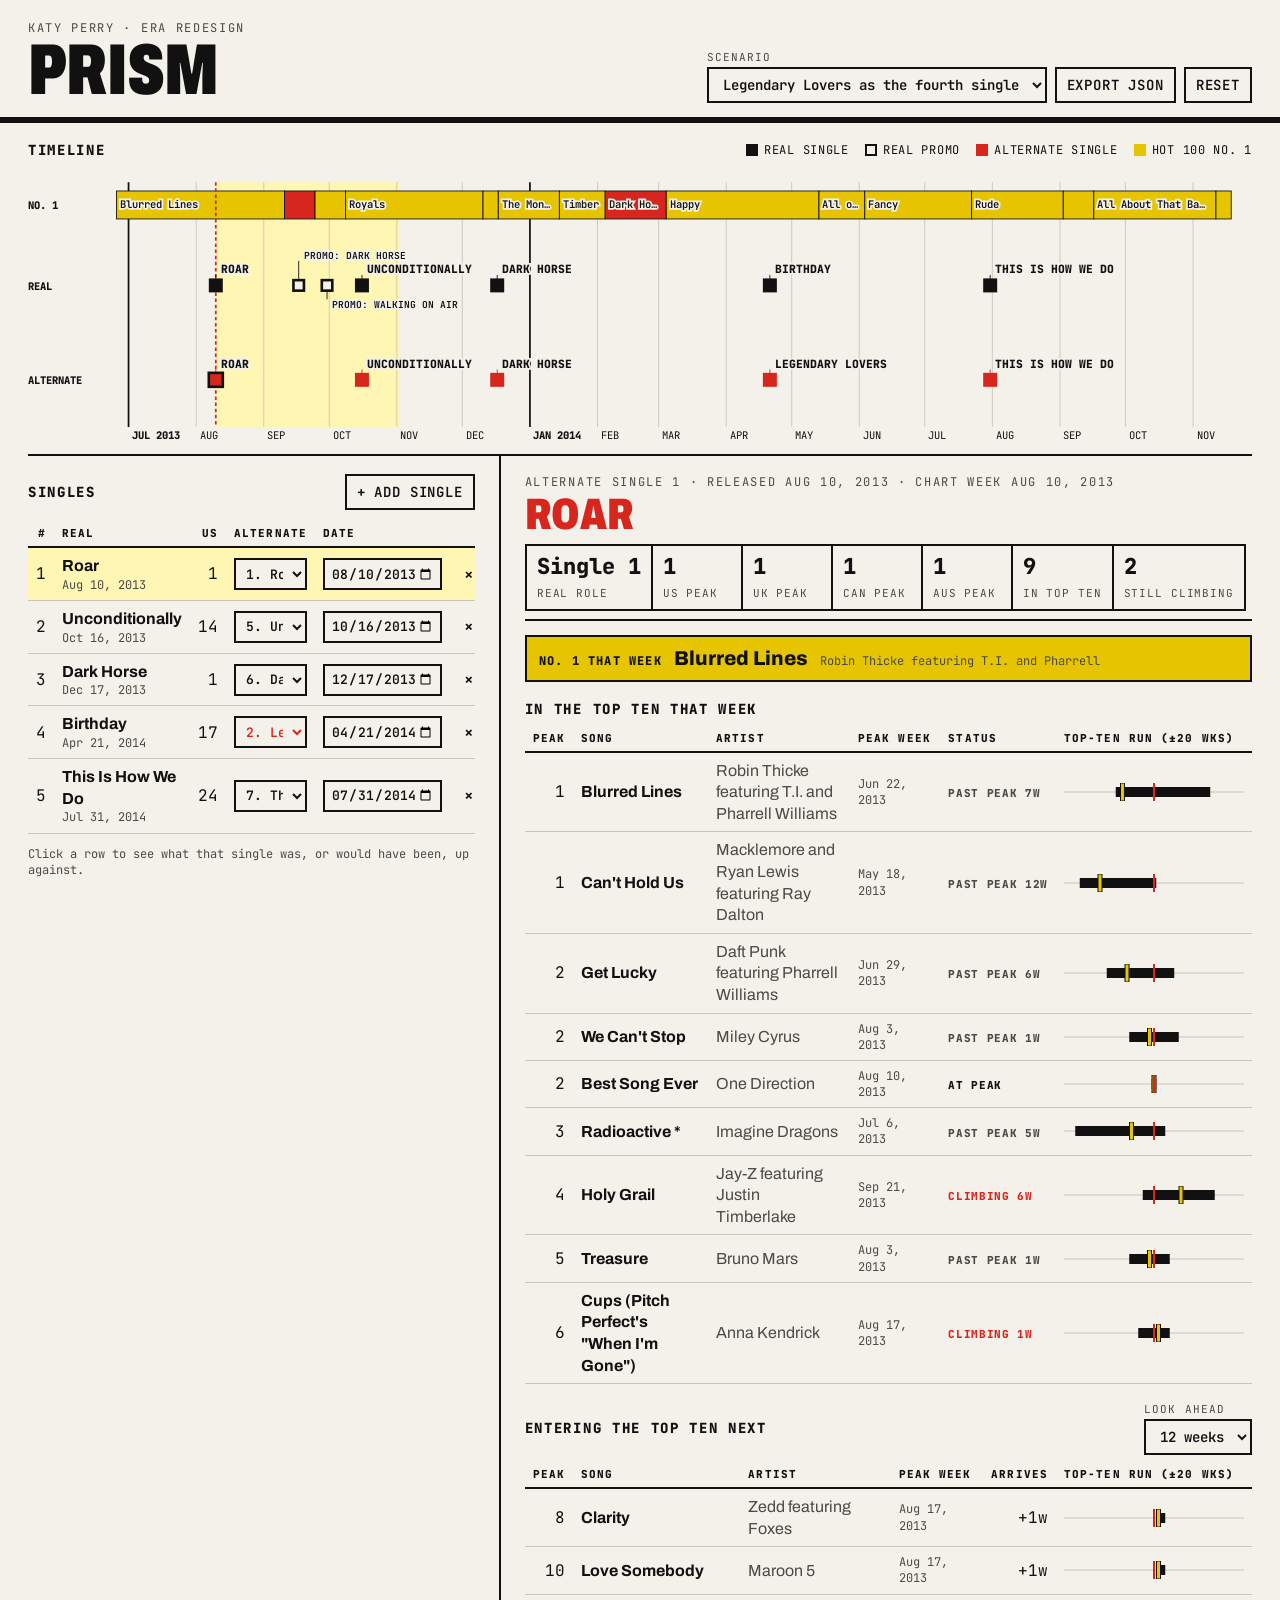
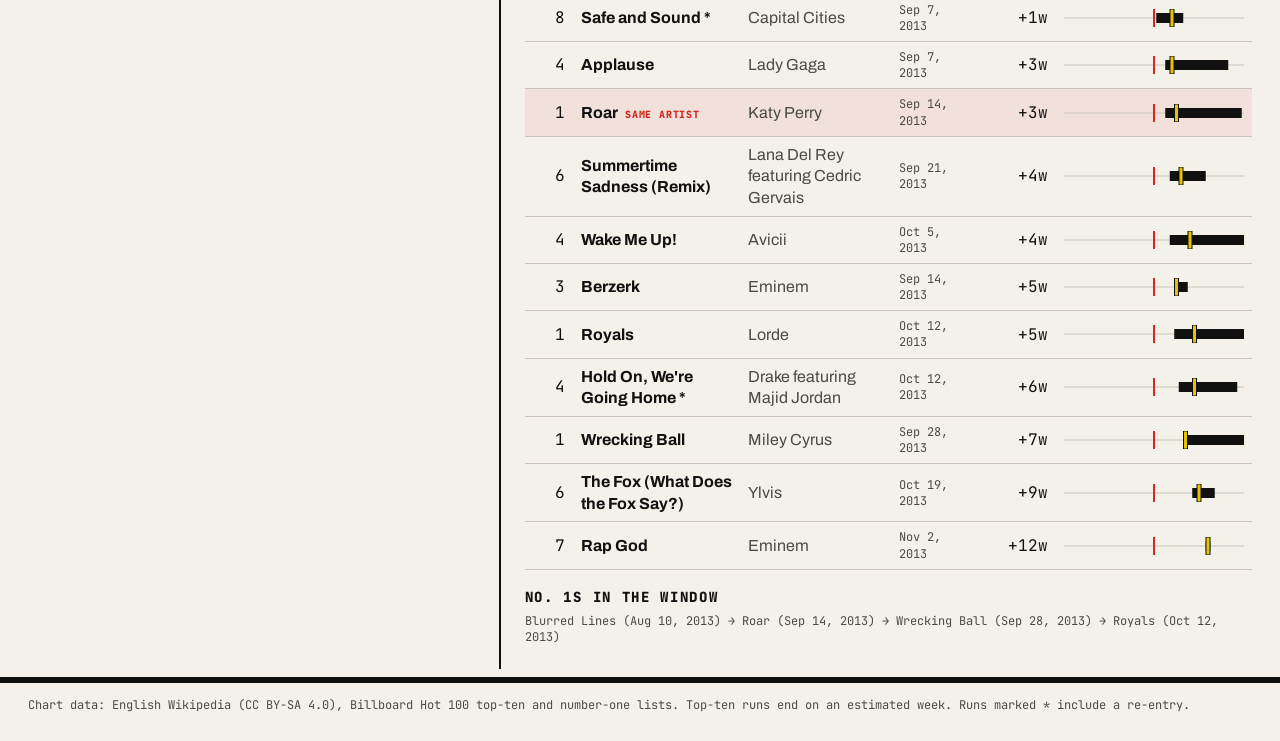
==== site/index.html @ aa6413ed "Add alternate era tool page site/ shows the real and alternate single timelines against the Hot 100 " ====
<!doctype html>
<html lang="en">
<head>
<meta charset="utf-8">
<meta name="viewport" content="width=device-width, initial-scale=1">
<title>Era Redesign</title>
<link rel="preconnect" href="https://fonts.googleapis.com">
<link rel="preconnect" href="https://fonts.gstatic.com" crossorigin>
<link href="https://fonts.googleapis.com/css2?family=Archivo:wdth,wght@62..125,400..900&family=JetBrains+Mono:wght@400;600;800&display=swap" rel="stylesheet">
<link rel="stylesheet" href="style.css">
</head>
<body>
<header class="masthead">
  <div class="mast-left">
    <div class="kicker" id="kicker">Era redesign</div>
    <h1 id="era-title">Loading</h1>
  </div>
  <div class="mast-right">
    <label class="field">
      <span>Scenario</span>
      <select id="scenario"></select>
    </label>
    <button id="btn-export" type="button">Export JSON</button>
    <button id="btn-reset" type="button">Reset</button>
  </div>
</header>

<main>
  <section class="band">
    <div class="band-head">
      <h2>Timeline</h2>
      <div class="legend">
        <span><i class="sw sw-real"></i>Real single</span>
        <span><i class="sw sw-promo"></i>Real promo</span>
        <span><i class="sw sw-alt"></i>Alternate single</span>
        <span><i class="sw sw-one"></i>Hot 100 No. 1</span>
      </div>
    </div>
    <div id="timeline" class="timeline"></div>
  </section>

  <section class="grid">
    <div class="col">
      <div class="band-head"><h2>Singles</h2><button id="btn-add" type="button">+ Add single</button></div>
      <div class="tbl"><table class="singles">
        <thead>
          <tr><th class="n">#</th><th>Real</th><th class="n">US</th><th>Alternate</th><th>Date</th><th></th></tr>
        </thead>
        <tbody id="singles-body"></tbody>
      </table></div>
      <p class="fine">Click a row to see what that single was, or would have been, up against.</p>
    </div>

    <div class="col col-wide" id="competition"></div>
  </section>
</main>

<footer class="fine">
  Chart data: English Wikipedia (CC BY-SA 4.0), Billboard Hot 100 top-ten and number-one lists.
  Top-ten runs end on an estimated week. Runs marked * include a re-entry.
</footer>

<script type="module" src="app.js"></script>
</body>
</html>
---- site/style.css ----
:root {
  --paper: #f3f1ea;
  --ink: #111111;
  --ink-2: #4a4a46;
  --rule: #111111;
  --hair: #c9c5b8;
  --accent: #d7261e;      /* alternate era */
  --real: #111111;        /* real era */
  --one: #e7c400;         /* number one */
  --select: #fff6b3;
  --mono: "JetBrains Mono", ui-monospace, monospace;
  --sans: "Archivo", "Helvetica Neue", Arial, sans-serif;
}

* { box-sizing: border-box; border-radius: 0 !important; }
html { background: var(--paper); }
body {
  margin: 0;
  background: var(--paper);
  color: var(--ink);
  font-family: var(--sans);
  font-size: 16px;
  line-height: 1.35;
}

.masthead {
  display: flex;
  flex-wrap: wrap;
  justify-content: space-between;
  align-items: flex-end;
  gap: 16px;
  padding: 20px 28px 14px;
  border-bottom: 6px solid var(--rule);
}
.kicker {
  font-family: var(--mono);
  font-size: 12px;
  letter-spacing: .14em;
  text-transform: uppercase;
  color: var(--ink-2);
}
h1 {
  margin: 2px 0 0;
  font-size: clamp(36px, 6vw, 72px);
  font-weight: 900;
  font-stretch: 70%;
  line-height: .9;
  text-transform: uppercase;
  letter-spacing: -.01em;
}
h2 {
  margin: 0;
  font-size: 14px;
  font-family: var(--mono);
  font-weight: 800;
  letter-spacing: .12em;
  text-transform: uppercase;
}
.mast-right { display: flex; flex-wrap: wrap; gap: 8px; align-items: flex-end; }

.field { display: flex; flex-direction: column; gap: 2px; }
.field span { font-family: var(--mono); font-size: 11px; letter-spacing: .1em; text-transform: uppercase; color: var(--ink-2); }

button, select, input {
  font: 600 14px var(--mono);
  color: var(--ink);
  background: var(--paper);
  border: 2px solid var(--ink);
  padding: 6px 10px;
  height: 36px;
}
button { cursor: pointer; text-transform: uppercase; letter-spacing: .06em; }
button:hover { background: var(--ink); color: var(--paper); }
select:focus, input:focus, button:focus-visible { outline: 3px solid var(--accent); outline-offset: 1px; }

main { padding: 0 28px; }
.band { padding: 18px 0 8px; border-bottom: 2px solid var(--rule); }
.band-head {
  display: flex; flex-wrap: wrap; align-items: center; justify-content: space-between;
  gap: 10px; margin-bottom: 10px;
}
.legend { display: flex; flex-wrap: wrap; gap: 16px; font: 12px var(--mono); text-transform: uppercase; letter-spacing: .06em; }
.legend span { display: inline-flex; align-items: center; gap: 6px; }
.sw { display: inline-block; width: 12px; height: 12px; }
.sw-real { background: var(--real); }
.sw-promo { border: 2px solid var(--real); }
.sw-alt { background: var(--accent); }
.sw-one { background: var(--one); }

.timeline { width: 100%; overflow-x: auto; }
.timeline svg { display: block; width: 100%; min-width: 900px; height: auto; }
.timeline text { font-family: var(--mono); fill: var(--ink); }

.grid {
  display: grid;
  grid-template-columns: minmax(420px, 1fr) minmax(0, 1.6fr);
  gap: 0;
}
.col { padding: 18px 24px 24px 0; }
.col-wide { padding: 18px 0 24px 24px; border-left: 2px solid var(--rule); }
@media (max-width: 1000px) {
  main { padding: 0 16px; }
  .masthead { padding: 16px; }
  .grid { grid-template-columns: 1fr; }
  .col, .col-wide { padding: 16px 0; border-left: 0; }
  .col-wide { border-top: 2px solid var(--rule); }
}

table { width: 100%; border-collapse: collapse; }
th {
  text-align: left;
  font: 800 11px var(--mono);
  letter-spacing: .1em;
  text-transform: uppercase;
  border-bottom: 2px solid var(--rule);
  padding: 6px 8px;
  white-space: nowrap;
}
td { border-bottom: 1px solid var(--hair); padding: 7px 8px; vertical-align: middle; }
td.n, th.n { text-align: right; font-family: var(--mono); font-variant-numeric: tabular-nums; }
.singles tbody tr { cursor: pointer; }
.singles tbody tr:hover td { background: rgba(0,0,0,.04); }
.singles tbody tr.sel td { background: var(--select); }
.singles select, .singles input { width: 100%; height: 32px; padding: 4px 6px; font-size: 13px; }
.singles td.real-cell .t { font-weight: 700; }
.singles td.real-cell .d, .mono { font-family: var(--mono); font-size: 12px; color: var(--ink-2); }
.changed { color: var(--accent); }
.x { border: 0; background: none; height: auto; padding: 2px 6px; font-size: 16px; }
.x:hover { background: var(--accent); color: var(--paper); }
.fine { font: 12px var(--mono); color: var(--ink-2); }
footer.fine { padding: 14px 28px 28px; border-top: 6px solid var(--rule); margin-top: 8px; }

/* competition panel */
.comp-head { border-bottom: 2px solid var(--rule); padding-bottom: 10px; margin-bottom: 14px; }
.comp-head .song {
  font-size: clamp(28px, 4vw, 44px); font-weight: 900; font-stretch: 75%;
  text-transform: uppercase; line-height: .95; margin: 4px 0 6px;
}
.comp-head .song.alt { color: var(--accent); }
.facts { display: flex; flex-wrap: wrap; gap: 0; margin-top: 8px; }
.fact { border: 2px solid var(--rule); margin: 0 -2px -2px 0; padding: 6px 10px; min-width: 92px; }
.fact b { display: block; font: 800 22px var(--mono); font-variant-numeric: tabular-nums; }
.fact span { font: 11px var(--mono); text-transform: uppercase; letter-spacing: .08em; color: var(--ink-2); }
.number-one {
  display: flex; align-items: baseline; gap: 12px; flex-wrap: wrap;
  background: var(--one); padding: 8px 12px; margin: 0 0 16px; border: 2px solid var(--rule);
}
.number-one .lbl { font: 800 12px var(--mono); letter-spacing: .1em; text-transform: uppercase; }
.number-one .t { font-weight: 800; font-size: 20px; }
.section-title { display: flex; justify-content: space-between; align-items: center; margin: 18px 0 6px; gap: 10px; flex-wrap: wrap; }
.comp td.title { font-weight: 700; }
.comp td.artist { color: var(--ink-2); }
.comp tr.same td { background: rgba(215,38,30,.08); }
.comp tr.same td.title::after { content: "  SAME ARTIST"; font: 800 10px var(--mono); color: var(--accent); letter-spacing: .08em; }
.status { font: 800 11px var(--mono); text-transform: uppercase; letter-spacing: .06em; white-space: nowrap; }
.status.climbing { color: var(--accent); }
.status.at-peak { color: var(--ink); }
.status.past-peak { color: var(--ink-2); }
.run svg { display: block; }
.empty { font: 13px var(--mono); color: var(--ink-2); padding: 8px 0; }

.tbl { overflow-x: auto; }
.col, .col-wide { min-width: 0; }
.timeline svg text { paint-order: stroke; stroke: var(--paper); stroke-width: 4px; stroke-linejoin: miter; }
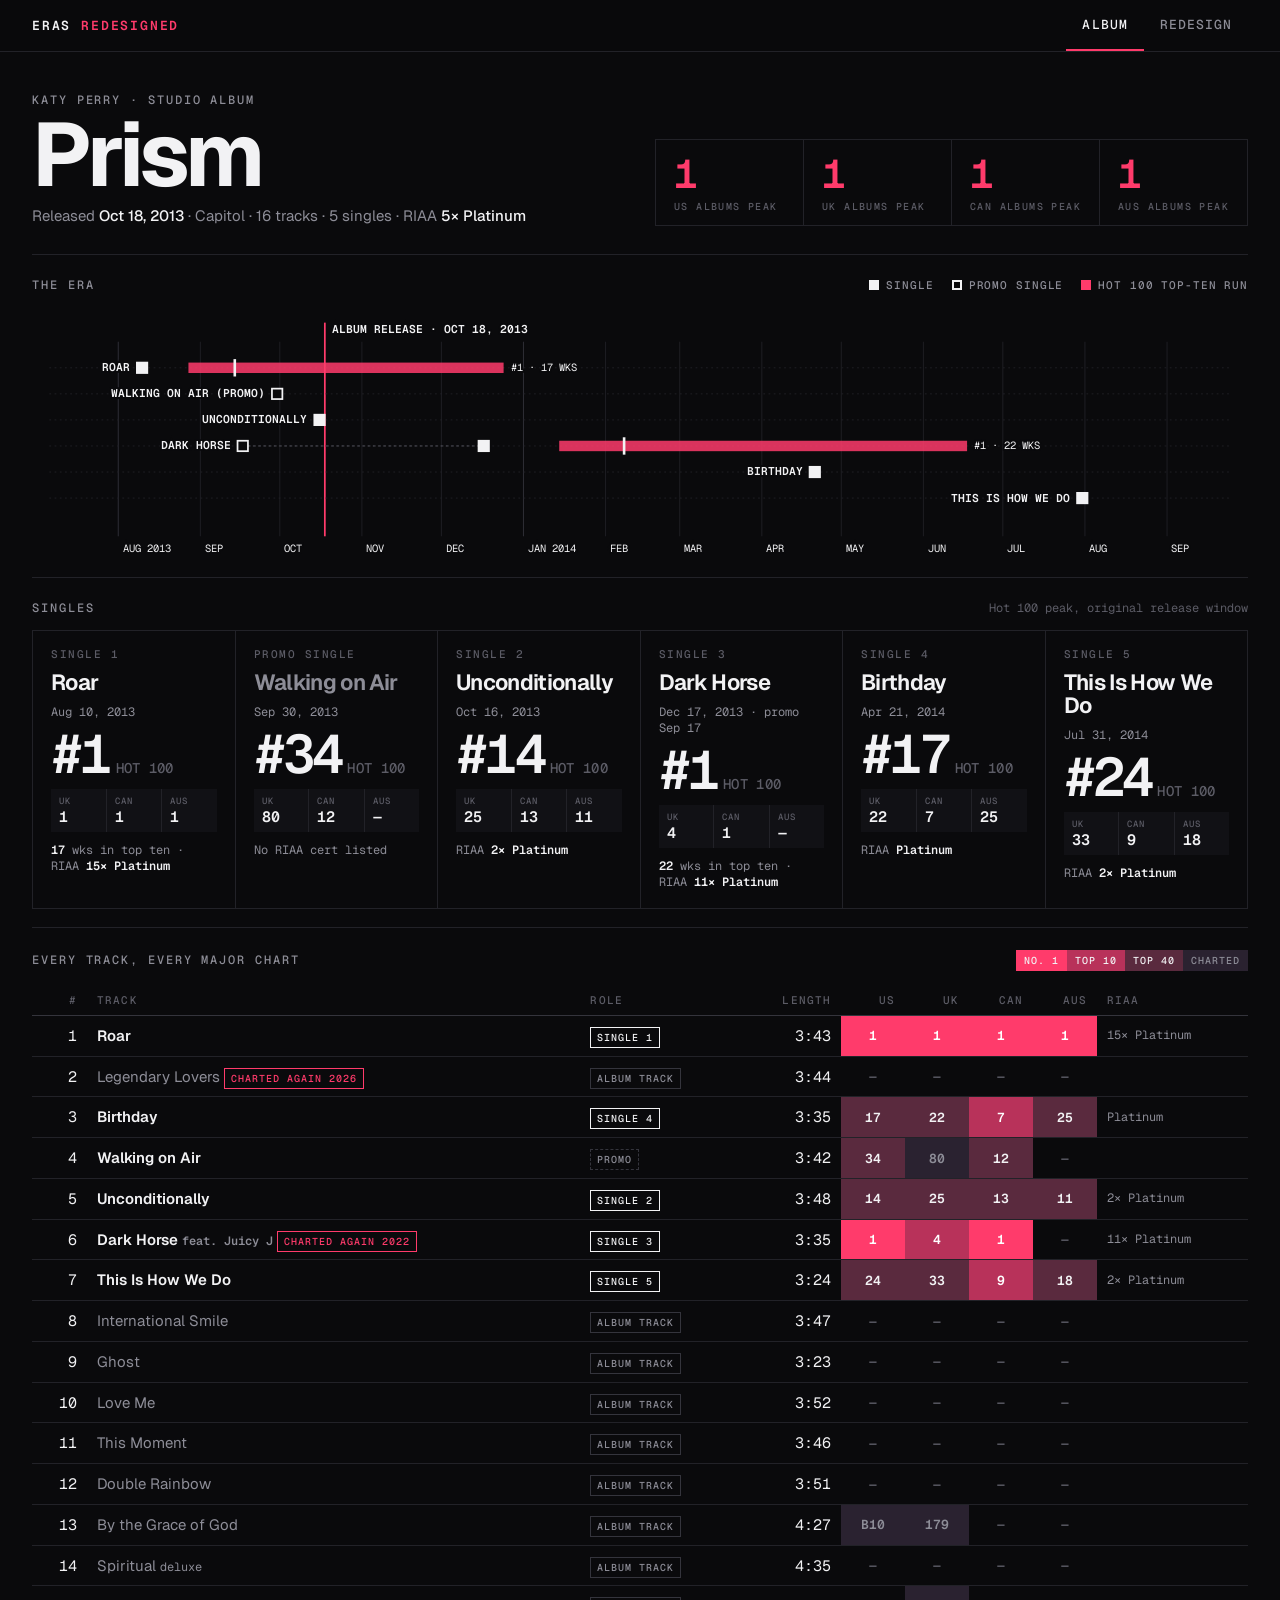
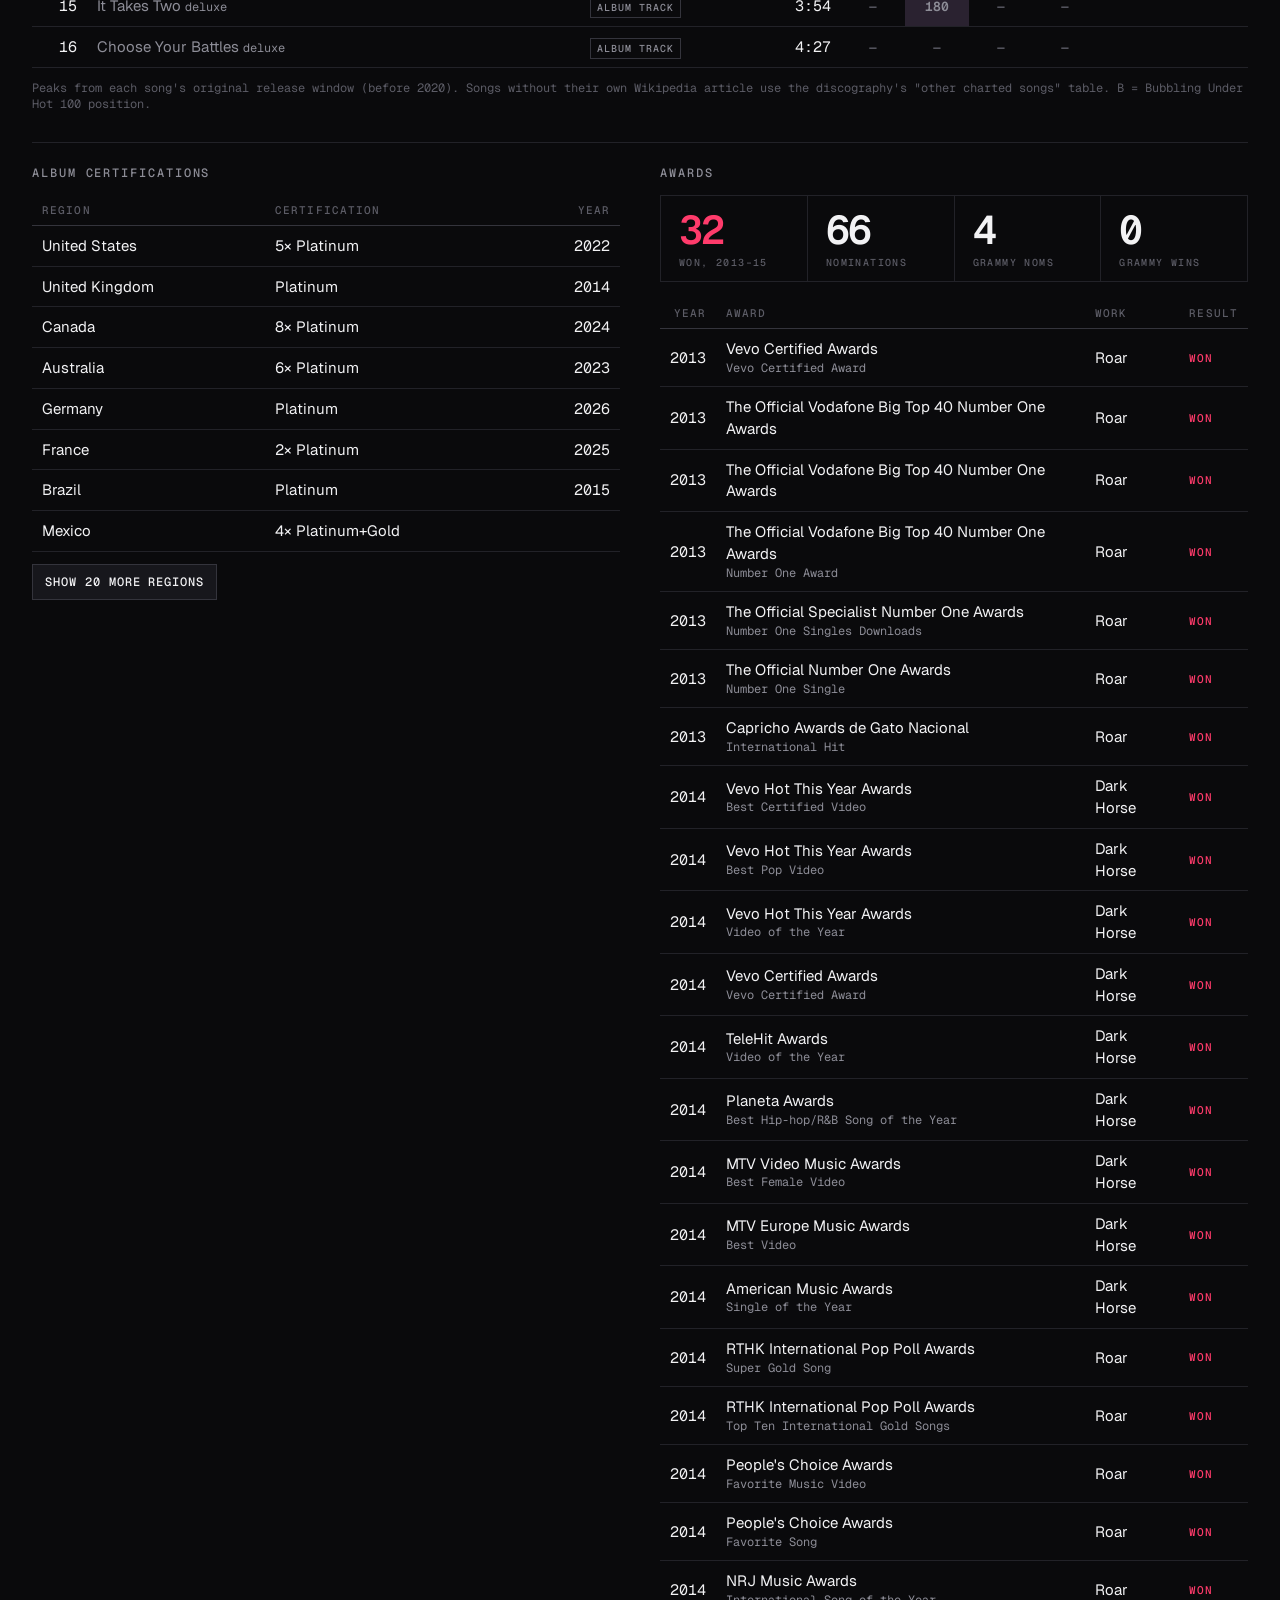
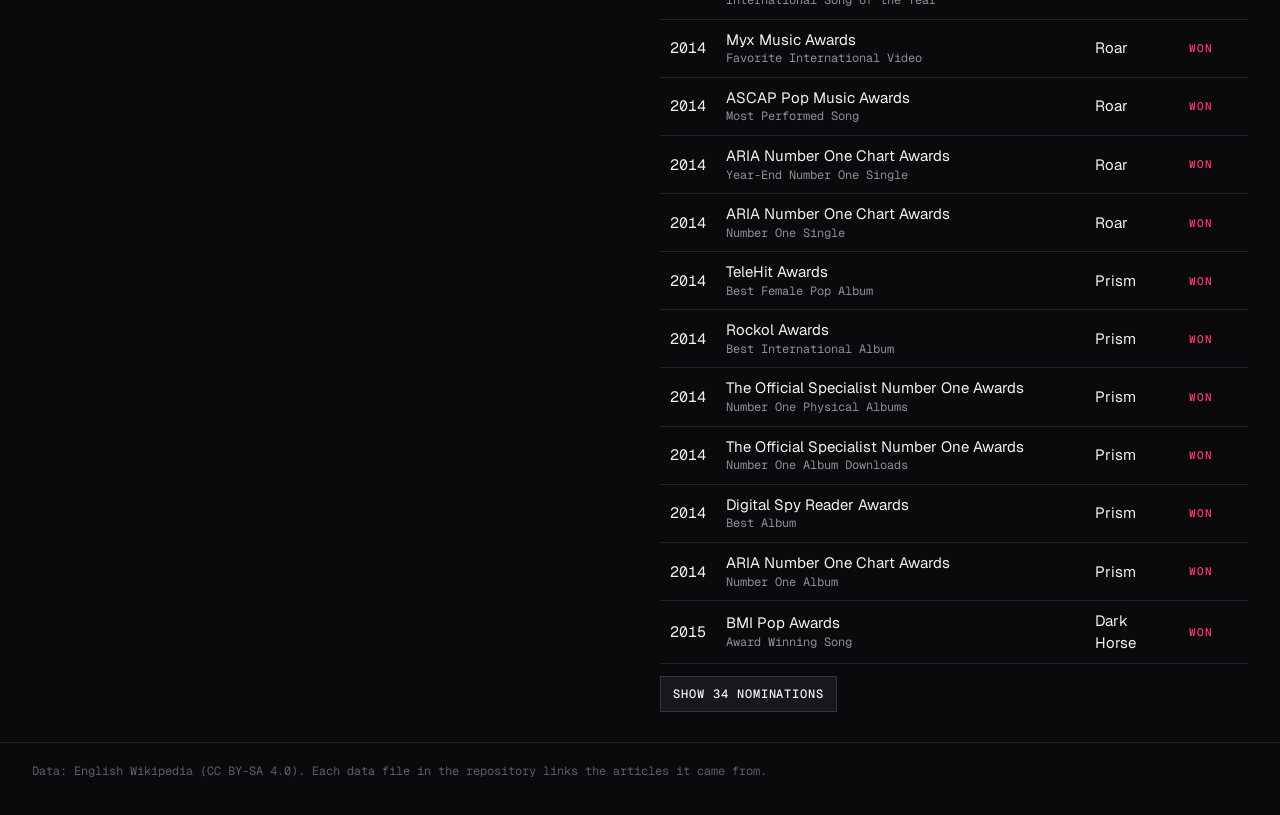
==== commit 8eda0520: "Restyle site and add album page Dark, square-edged theme with Geist type. site/index.html is now an " ====
--- a/site/index.html
+++ b/site/index.html
@@ -3,63 +3,75 @@
 <head>
 <meta charset="utf-8">
 <meta name="viewport" content="width=device-width, initial-scale=1">
-<title>Era Redesign</title>
+<title>Album</title>
 <link rel="preconnect" href="https://fonts.googleapis.com">
 <link rel="preconnect" href="https://fonts.gstatic.com" crossorigin>
-<link href="https://fonts.googleapis.com/css2?family=Archivo:wdth,wght@62..125,400..900&family=JetBrains+Mono:wght@400;600;800&display=swap" rel="stylesheet">
+<link href="https://fonts.googleapis.com/css2?family=Geist:wght@400..700&family=Geist+Mono:wght@400..600&display=swap" rel="stylesheet">
 <link rel="stylesheet" href="style.css">
 </head>
 <body>
+<nav class="topbar">
+  <a class="brand" href="./">Eras <b>Redesigned</b></a>
+  <div class="tabs"><a href="./" aria-current="page">Album</a><a href="redesign.html">Redesign</a></div>
+</nav>
+
 <header class="masthead">
-  <div class="mast-left">
-    <div class="kicker" id="kicker">Era redesign</div>
-    <h1 id="era-title">Loading</h1>
+  <div>
+    <div class="kicker" id="kicker">Loading</div>
+    <h1 id="album-title"></h1>
+    <div class="sub" id="album-sub"></div>
   </div>
-  <div class="mast-right">
-    <label class="field">
-      <span>Scenario</span>
-      <select id="scenario"></select>
-    </label>
-    <button id="btn-export" type="button">Export JSON</button>
-    <button id="btn-reset" type="button">Reset</button>
-  </div>
+  <div class="stats" id="album-stats"></div>
 </header>
 
 <main>
   <section class="band">
     <div class="band-head">
-      <h2>Timeline</h2>
+      <h2>The era</h2>
       <div class="legend">
-        <span><i class="sw sw-real"></i>Real single</span>
-        <span><i class="sw sw-promo"></i>Real promo</span>
-        <span><i class="sw sw-alt"></i>Alternate single</span>
-        <span><i class="sw sw-one"></i>Hot 100 No. 1</span>
+        <span><i class="sw sw-real"></i>Single</span>
+        <span><i class="sw sw-promo"></i>Promo single</span>
+        <span><i class="sw sw-alt"></i>Hot 100 top-ten run</span>
       </div>
     </div>
     <div id="timeline" class="timeline"></div>
   </section>
 
-  <section class="grid">
-    <div class="col">
-      <div class="band-head"><h2>Singles</h2><button id="btn-add" type="button">+ Add single</button></div>
-      <div class="tbl"><table class="singles">
-        <thead>
-          <tr><th class="n">#</th><th>Real</th><th class="n">US</th><th>Alternate</th><th>Date</th><th></th></tr>
-        </thead>
-        <tbody id="singles-body"></tbody>
-      </table></div>
-      <p class="fine">Click a row to see what that single was, or would have been, up against.</p>
+  <section class="band">
+    <div class="band-head"><h2>Singles</h2><span class="fine">Hot 100 peak, original release window</span></div>
+    <div class="cards" id="singles"></div>
+  </section>
+
+  <section class="band">
+    <div class="band-head">
+      <h2>Every track, every major chart</h2>
+      <div class="scale">
+        <span class="t1" style="background:var(--tier-1)">No. 1</span>
+        <span style="background:var(--tier-10)">Top 10</span>
+        <span style="background:var(--tier-40)">Top 40</span>
+        <span style="background:var(--tier-100);color:var(--ink-2)">Charted</span>
+      </div>
     </div>
+    <div class="tbl"><table class="heat" id="tracks"></table></div>
+    <p class="fine">Peaks from each song's original release window (before 2020). Songs without their own Wikipedia article use the discography's "other charted songs" table. B = Bubbling Under Hot 100 position.</p>
+  </section>
 
-    <div class="col col-wide" id="competition"></div>
+  <section class="band two">
+    <div>
+      <div class="band-head"><h2>Album certifications</h2></div>
+      <div class="tbl"><table id="album-certs"></table></div>
+    </div>
+    <div>
+      <div class="band-head"><h2>Awards</h2></div>
+      <div class="stats" id="awards-summary" style="margin-bottom:16px"></div>
+      <div class="tbl"><table id="awards"></table></div>
+    </div>
   </section>
 </main>
 
 <footer class="fine">
-  Chart data: English Wikipedia (CC BY-SA 4.0), Billboard Hot 100 top-ten and number-one lists.
-  Top-ten runs end on an estimated week. Runs marked * include a re-entry.
+  Data: English Wikipedia (CC BY-SA 4.0). Each data file in the repository links the articles it came from.
 </footer>
-
-<script type="module" src="app.js"></script>
+<script type="module" src="album.js"></script>
 </body>
 </html>
--- a/site/style.css
+++ b/site/style.css
@@ -1,87 +1,90 @@
 :root {
-  --paper: #f3f1ea;
-  --ink: #111111;
-  --ink-2: #4a4a46;
-  --rule: #111111;
-  --hair: #c9c5b8;
-  --accent: #d7261e;      /* alternate era */
-  --real: #111111;        /* real era */
-  --one: #e7c400;         /* number one */
-  --select: #fff6b3;
-  --mono: "JetBrains Mono", ui-monospace, monospace;
-  --sans: "Archivo", "Helvetica Neue", Arial, sans-serif;
+  --bg: #0a0a0c;
+  --panel: #111115;
+  --panel-2: #17171c;
+  --ink: #f2f2f4;
+  --ink-2: #8d8d97;
+  --ink-3: #5c5c66;
+  --hair: #222228;
+  --rule: #34343c;
+  --accent: #ff3b6b;           /* alternate era / highlight */
+  --accent-soft: rgba(255, 59, 107, .14);
+  --real: #f2f2f4;
+  --one: #f2c94c;              /* number one */
+  --one-bg: #3b3115;
+  --select: rgba(255, 59, 107, .10);
+  --tier-1: #ff3b6b;
+  --tier-10: #b8325a;
+  --tier-40: #5a2a3e;
+  --tier-100: #2a2230;
+  --mono: "Geist Mono", ui-monospace, monospace;
+  --sans: "Geist", "Helvetica Neue", Arial, sans-serif;
 }
 
 * { box-sizing: border-box; border-radius: 0 !important; }
-html { background: var(--paper); }
+html { background: var(--bg); }
 body {
   margin: 0;
-  background: var(--paper);
+  background: var(--bg);
   color: var(--ink);
   font-family: var(--sans);
-  font-size: 16px;
-  line-height: 1.35;
+  font-size: 15px;
+  line-height: 1.45;
+  -webkit-font-smoothing: antialiased;
 }
 
+/* ---------- top bar */
+.topbar {
+  display: flex; align-items: center; justify-content: space-between; gap: 16px; flex-wrap: wrap;
+  padding: 0 32px; height: 52px; border-bottom: 1px solid var(--hair);
+  position: sticky; top: 0; z-index: 5; background: rgba(10, 10, 12, .88); backdrop-filter: blur(10px);
+}
+.brand { font: 600 13px var(--mono); letter-spacing: .14em; text-transform: uppercase; color: var(--ink); text-decoration: none; }
+.brand b { color: var(--accent); font-weight: 600; }
+.tabs { display: flex; height: 100%; }
+.tabs a {
+  display: flex; align-items: center; padding: 0 16px; height: 100%;
+  font: 500 13px var(--mono); letter-spacing: .08em; text-transform: uppercase;
+  color: var(--ink-2); text-decoration: none; border-bottom: 2px solid transparent;
+}
+.tabs a:hover { color: var(--ink); }
+.tabs a[aria-current="page"] { color: var(--ink); border-bottom-color: var(--accent); }
+
+/* ---------- hero */
 .masthead {
-  display: flex;
-  flex-wrap: wrap;
-  justify-content: space-between;
-  align-items: flex-end;
-  gap: 16px;
-  padding: 20px 28px 14px;
-  border-bottom: 6px solid var(--rule);
+  display: flex; flex-wrap: wrap; justify-content: space-between; align-items: flex-end; gap: 24px;
+  padding: 40px 32px 28px;
 }
-.kicker {
-  font-family: var(--mono);
-  font-size: 12px;
-  letter-spacing: .14em;
-  text-transform: uppercase;
-  color: var(--ink-2);
+.kicker { font: 500 12px var(--mono); letter-spacing: .16em; text-transform: uppercase; color: var(--ink-2); }
+h1 {
+  margin: 6px 0 0; font-size: clamp(44px, 7vw, 96px); font-weight: 700;
+  line-height: .9; letter-spacing: -.045em;
 }
-h1 {
-  margin: 2px 0 0;
-  font-size: clamp(36px, 6vw, 72px);
-  font-weight: 900;
-  font-stretch: 70%;
-  line-height: .9;
-  text-transform: uppercase;
-  letter-spacing: -.01em;
-}
-h2 {
-  margin: 0;
-  font-size: 14px;
-  font-family: var(--mono);
-  font-weight: 800;
-  letter-spacing: .12em;
-  text-transform: uppercase;
-}
+h2 { margin: 0; font: 500 12px var(--mono); letter-spacing: .16em; text-transform: uppercase; color: var(--ink-2); }
 .mast-right { display: flex; flex-wrap: wrap; gap: 8px; align-items: flex-end; }
+.sub { margin-top: 10px; color: var(--ink-2); font-size: 15px; }
+.sub b { color: var(--ink); font-weight: 500; }
 
-.field { display: flex; flex-direction: column; gap: 2px; }
-.field span { font-family: var(--mono); font-size: 11px; letter-spacing: .1em; text-transform: uppercase; color: var(--ink-2); }
+.field { display: flex; flex-direction: column; gap: 4px; }
+.field span { font: 500 11px var(--mono); letter-spacing: .12em; text-transform: uppercase; color: var(--ink-2); }
 
 button, select, input {
-  font: 600 14px var(--mono);
-  color: var(--ink);
-  background: var(--paper);
-  border: 2px solid var(--ink);
-  padding: 6px 10px;
-  height: 36px;
+  font: 500 13px var(--sans); color: var(--ink);
+  background: var(--panel-2); border: 1px solid var(--rule);
+  padding: 6px 12px; height: 36px; color-scheme: dark;
 }
-button { cursor: pointer; text-transform: uppercase; letter-spacing: .06em; }
-button:hover { background: var(--ink); color: var(--paper); }
-select:focus, input:focus, button:focus-visible { outline: 3px solid var(--accent); outline-offset: 1px; }
+button { cursor: pointer; font-family: var(--mono); font-size: 12px; letter-spacing: .08em; text-transform: uppercase; }
+button:hover { border-color: var(--ink-2); }
+button.primary { background: var(--ink); color: var(--bg); border-color: var(--ink); }
+button.primary:hover { background: #fff; }
+select:focus, input:focus, button:focus-visible { outline: 2px solid var(--accent); outline-offset: 1px; }
 
-main { padding: 0 28px; }
-.band { padding: 18px 0 8px; border-bottom: 2px solid var(--rule); }
-.band-head {
-  display: flex; flex-wrap: wrap; align-items: center; justify-content: space-between;
-  gap: 10px; margin-bottom: 10px;
-}
-.legend { display: flex; flex-wrap: wrap; gap: 16px; font: 12px var(--mono); text-transform: uppercase; letter-spacing: .06em; }
-.legend span { display: inline-flex; align-items: center; gap: 6px; }
-.sw { display: inline-block; width: 12px; height: 12px; }
+main { padding: 0 32px; }
+.band { padding: 22px 0 18px; border-top: 1px solid var(--hair); }
+.band-head { display: flex; flex-wrap: wrap; align-items: center; justify-content: space-between; gap: 12px; margin-bottom: 14px; }
+.legend { display: flex; flex-wrap: wrap; gap: 18px; font: 500 11px var(--mono); text-transform: uppercase; letter-spacing: .08em; color: var(--ink-2); }
+.legend span { display: inline-flex; align-items: center; gap: 7px; }
+.sw { display: inline-block; width: 10px; height: 10px; }
 .sw-real { background: var(--real); }
 .sw-promo { border: 2px solid var(--real); }
 .sw-alt { background: var(--accent); }
@@ -90,75 +93,107 @@
 .timeline { width: 100%; overflow-x: auto; }
 .timeline svg { display: block; width: 100%; min-width: 900px; height: auto; }
 .timeline text { font-family: var(--mono); fill: var(--ink); }
+.timeline svg text { paint-order: stroke; stroke: var(--bg); stroke-width: 4px; stroke-linejoin: miter; }
 
-.grid {
-  display: grid;
-  grid-template-columns: minmax(420px, 1fr) minmax(0, 1.6fr);
-  gap: 0;
-}
-.col { padding: 18px 24px 24px 0; }
-.col-wide { padding: 18px 0 24px 24px; border-left: 2px solid var(--rule); }
+.grid { display: grid; grid-template-columns: minmax(420px, 1fr) minmax(0, 1.6fr); border-top: 1px solid var(--hair); }
+.col { padding: 22px 28px 28px 0; min-width: 0; }
+.col-wide { padding: 22px 0 28px 28px; border-left: 1px solid var(--hair); min-width: 0; }
 @media (max-width: 1000px) {
   main { padding: 0 16px; }
-  .masthead { padding: 16px; }
+  .masthead { padding: 28px 16px 20px; }
+  .topbar { padding: 0 16px; }
   .grid { grid-template-columns: 1fr; }
-  .col, .col-wide { padding: 16px 0; border-left: 0; }
-  .col-wide { border-top: 2px solid var(--rule); }
+  .col, .col-wide { padding: 18px 0; border-left: 0; }
+  .col-wide { border-top: 1px solid var(--hair); }
 }
 
+/* ---------- tables */
+.tbl { overflow-x: auto; }
 table { width: 100%; border-collapse: collapse; }
 th {
-  text-align: left;
-  font: 800 11px var(--mono);
-  letter-spacing: .1em;
-  text-transform: uppercase;
-  border-bottom: 2px solid var(--rule);
-  padding: 6px 8px;
-  white-space: nowrap;
+  text-align: left; font: 500 11px var(--mono); letter-spacing: .1em; text-transform: uppercase;
+  color: var(--ink-3); border-bottom: 1px solid var(--rule); padding: 8px 10px; white-space: nowrap;
 }
-td { border-bottom: 1px solid var(--hair); padding: 7px 8px; vertical-align: middle; }
+td { border-bottom: 1px solid var(--hair); padding: 9px 10px; vertical-align: middle; }
 td.n, th.n { text-align: right; font-family: var(--mono); font-variant-numeric: tabular-nums; }
 .singles tbody tr { cursor: pointer; }
-.singles tbody tr:hover td { background: rgba(0,0,0,.04); }
+.singles tbody tr:hover td { background: var(--panel); }
 .singles tbody tr.sel td { background: var(--select); }
-.singles select, .singles input { width: 100%; height: 32px; padding: 4px 6px; font-size: 13px; }
-.singles td.real-cell .t { font-weight: 700; }
+.singles tbody tr.sel td:first-child { box-shadow: inset 2px 0 0 var(--accent); }
+.singles select, .singles input { width: 100%; height: 32px; padding: 4px 8px; font-size: 13px; }
+.singles td.real-cell .t { font-weight: 600; }
 .singles td.real-cell .d, .mono { font-family: var(--mono); font-size: 12px; color: var(--ink-2); }
-.changed { color: var(--accent); }
-.x { border: 0; background: none; height: auto; padding: 2px 6px; font-size: 16px; }
-.x:hover { background: var(--accent); color: var(--paper); }
-.fine { font: 12px var(--mono); color: var(--ink-2); }
-footer.fine { padding: 14px 28px 28px; border-top: 6px solid var(--rule); margin-top: 8px; }
+.changed { color: var(--accent); border-color: var(--accent); }
+.x { border: 0; background: none; height: auto; padding: 2px 6px; font-size: 16px; color: var(--ink-3); }
+.x:hover { color: var(--accent); }
+.fine { font: 12px var(--mono); color: var(--ink-3); }
+footer.fine { padding: 20px 32px 36px; border-top: 1px solid var(--hair); margin-top: 12px; }
 
-/* competition panel */
-.comp-head { border-bottom: 2px solid var(--rule); padding-bottom: 10px; margin-bottom: 14px; }
-.comp-head .song {
-  font-size: clamp(28px, 4vw, 44px); font-weight: 900; font-stretch: 75%;
-  text-transform: uppercase; line-height: .95; margin: 4px 0 6px;
+/* ---------- competition panel */
+.comp-head { padding-bottom: 16px; margin-bottom: 16px; border-bottom: 1px solid var(--hair); }
+.comp-head .song { font-size: clamp(30px, 4vw, 48px); font-weight: 700; letter-spacing: -.035em; line-height: 1; margin: 8px 0 14px; }
+.comp-head .song.alt { color: var(--accent); }
+.facts { display: grid; grid-template-columns: repeat(auto-fill, minmax(104px, 1fr)); gap: 1px; background: var(--hair); border: 1px solid var(--hair); }
+.fact { background: var(--bg); padding: 10px 12px; }
+.fact b { display: block; font: 600 22px var(--mono); font-variant-numeric: tabular-nums; letter-spacing: -.02em; }
+.fact span { font: 500 10px var(--mono); text-transform: uppercase; letter-spacing: .12em; color: var(--ink-3); }
+.number-one {
+  display: flex; align-items: baseline; gap: 14px; flex-wrap: wrap;
+  background: var(--one-bg); padding: 12px 14px; margin: 0 0 18px; border-left: 3px solid var(--one);
 }
-.comp-head .song.alt { color: var(--accent); }
-.facts { display: flex; flex-wrap: wrap; gap: 0; margin-top: 8px; }
-.fact { border: 2px solid var(--rule); margin: 0 -2px -2px 0; padding: 6px 10px; min-width: 92px; }
-.fact b { display: block; font: 800 22px var(--mono); font-variant-numeric: tabular-nums; }
-.fact span { font: 11px var(--mono); text-transform: uppercase; letter-spacing: .08em; color: var(--ink-2); }
-.number-one {
-  display: flex; align-items: baseline; gap: 12px; flex-wrap: wrap;
-  background: var(--one); padding: 8px 12px; margin: 0 0 16px; border: 2px solid var(--rule);
-}
-.number-one .lbl { font: 800 12px var(--mono); letter-spacing: .1em; text-transform: uppercase; }
-.number-one .t { font-weight: 800; font-size: 20px; }
-.section-title { display: flex; justify-content: space-between; align-items: center; margin: 18px 0 6px; gap: 10px; flex-wrap: wrap; }
-.comp td.title { font-weight: 700; }
+.number-one .lbl { font: 500 11px var(--mono); letter-spacing: .14em; text-transform: uppercase; color: var(--one); }
+.number-one .t { font-weight: 600; font-size: 20px; letter-spacing: -.02em; }
+.section-title { display: flex; justify-content: space-between; align-items: flex-end; margin: 22px 0 6px; gap: 10px; flex-wrap: wrap; }
+.comp td.title { font-weight: 600; }
 .comp td.artist { color: var(--ink-2); }
-.comp tr.same td { background: rgba(215,38,30,.08); }
-.comp tr.same td.title::after { content: "  SAME ARTIST"; font: 800 10px var(--mono); color: var(--accent); letter-spacing: .08em; }
-.status { font: 800 11px var(--mono); text-transform: uppercase; letter-spacing: .06em; white-space: nowrap; }
+.comp tr.same td { background: var(--accent-soft); }
+.comp tr.same td.title::after { content: "  SAME ARTIST"; font: 500 10px var(--mono); color: var(--accent); letter-spacing: .1em; }
+.status { font: 500 11px var(--mono); text-transform: uppercase; letter-spacing: .08em; white-space: nowrap; }
 .status.climbing { color: var(--accent); }
-.status.at-peak { color: var(--ink); }
-.status.past-peak { color: var(--ink-2); }
+.status.at-peak { color: var(--one); }
+.status.past-peak { color: var(--ink-3); }
 .run svg { display: block; }
-.empty { font: 13px var(--mono); color: var(--ink-2); padding: 8px 0; }
+.empty { font: 13px var(--mono); color: var(--ink-3); padding: 8px 0; }
 
-.tbl { overflow-x: auto; }
-.col, .col-wide { min-width: 0; }
-.timeline svg text { paint-order: stroke; stroke: var(--paper); stroke-width: 4px; stroke-linejoin: miter; }
+/* ---------- album page */
+.stats { display: grid; grid-template-columns: repeat(4, minmax(110px, 1fr)); gap: 1px; background: var(--hair); border: 1px solid var(--hair); }
+.stat { background: var(--bg); padding: 14px 18px 12px; min-width: 110px; }
+.stat b { display: block; font: 600 40px var(--mono); letter-spacing: -.04em; line-height: 1; }
+.stat b sup { font-size: 16px; color: var(--ink-2); margin-left: 2px; }
+.stat span { display: block; margin-top: 6px; font: 500 10px var(--mono); letter-spacing: .14em; text-transform: uppercase; color: var(--ink-3); }
+.stat.top b { color: var(--accent); }
+
+.cards { display: grid; grid-template-columns: repeat(auto-fit, minmax(200px, 1fr)); gap: 1px; background: var(--hair); border: 1px solid var(--hair); }
+.card { background: var(--bg); padding: 16px 18px 18px; display: flex; flex-direction: column; gap: 10px; }
+.card .ord { font: 500 11px var(--mono); letter-spacing: .14em; text-transform: uppercase; color: var(--ink-3); }
+.card .ttl { font-size: 22px; font-weight: 650; letter-spacing: -.03em; line-height: 1.05; }
+.card .dt { font: 12px var(--mono); color: var(--ink-2); }
+.card .big { font: 600 54px var(--mono); letter-spacing: -.05em; line-height: .9; }
+.card .big small { font-size: 14px; letter-spacing: .02em; color: var(--ink-3); margin-left: 6px; font-weight: 500; }
+.card.promo .ttl { color: var(--ink-2); }
+.mini-peaks { display: grid; grid-template-columns: repeat(3, 1fr); gap: 1px; background: var(--hair); }
+.mini-peaks div { background: var(--panel); padding: 6px 8px; font: 600 15px var(--mono); }
+.mini-peaks span { display: block; font: 500 9px var(--mono); letter-spacing: .12em; color: var(--ink-3); }
+.cert { font: 12px var(--mono); color: var(--ink-2); }
+.cert b { color: var(--ink); font-weight: 600; }
+
+.heat td.cell { text-align: center; font: 600 13px var(--mono); width: 64px; padding: 9px 4px; }
+.heat .t1 { background: var(--tier-1); color: #fff; }
+.heat .t10 { background: var(--tier-10); color: #fff; }
+.heat .t40 { background: var(--tier-40); color: var(--ink); }
+.heat .t100 { background: var(--tier-100); color: var(--ink-2); }
+.heat .tnone { color: var(--ink-3); }
+.heat td.title { font-weight: 600; }
+.heat tr.album-track td.title { font-weight: 400; color: var(--ink-2); }
+.role { font: 500 10px var(--mono); letter-spacing: .1em; text-transform: uppercase; padding: 3px 6px; border: 1px solid var(--rule); color: var(--ink-2); white-space: nowrap; }
+.role.single { border-color: var(--ink); color: var(--ink); }
+.role.promo { border-style: dashed; }
+.scale { display: flex; gap: 0; font: 500 10px var(--mono); letter-spacing: .1em; text-transform: uppercase; }
+.scale span { padding: 4px 8px; }
+.note { font-size: 13px; color: var(--ink-2); max-width: 70ch; }
+.two { display: grid; grid-template-columns: 1fr 1fr; gap: 40px; }
+@media (max-width: 1000px) { .two { grid-template-columns: 1fr; gap: 0; } .stats { grid-template-columns: repeat(2, 1fr); } }
+.more-btn { margin-top: 12px; }
+.facts { background: transparent; border: 0; gap: 0; grid-template-columns: repeat(auto-fill, minmax(112px, 1fr)); }
+.fact { border: 1px solid var(--hair); margin: 0 -1px -1px 0; }
+.fact b { font-size: 20px; white-space: nowrap; }
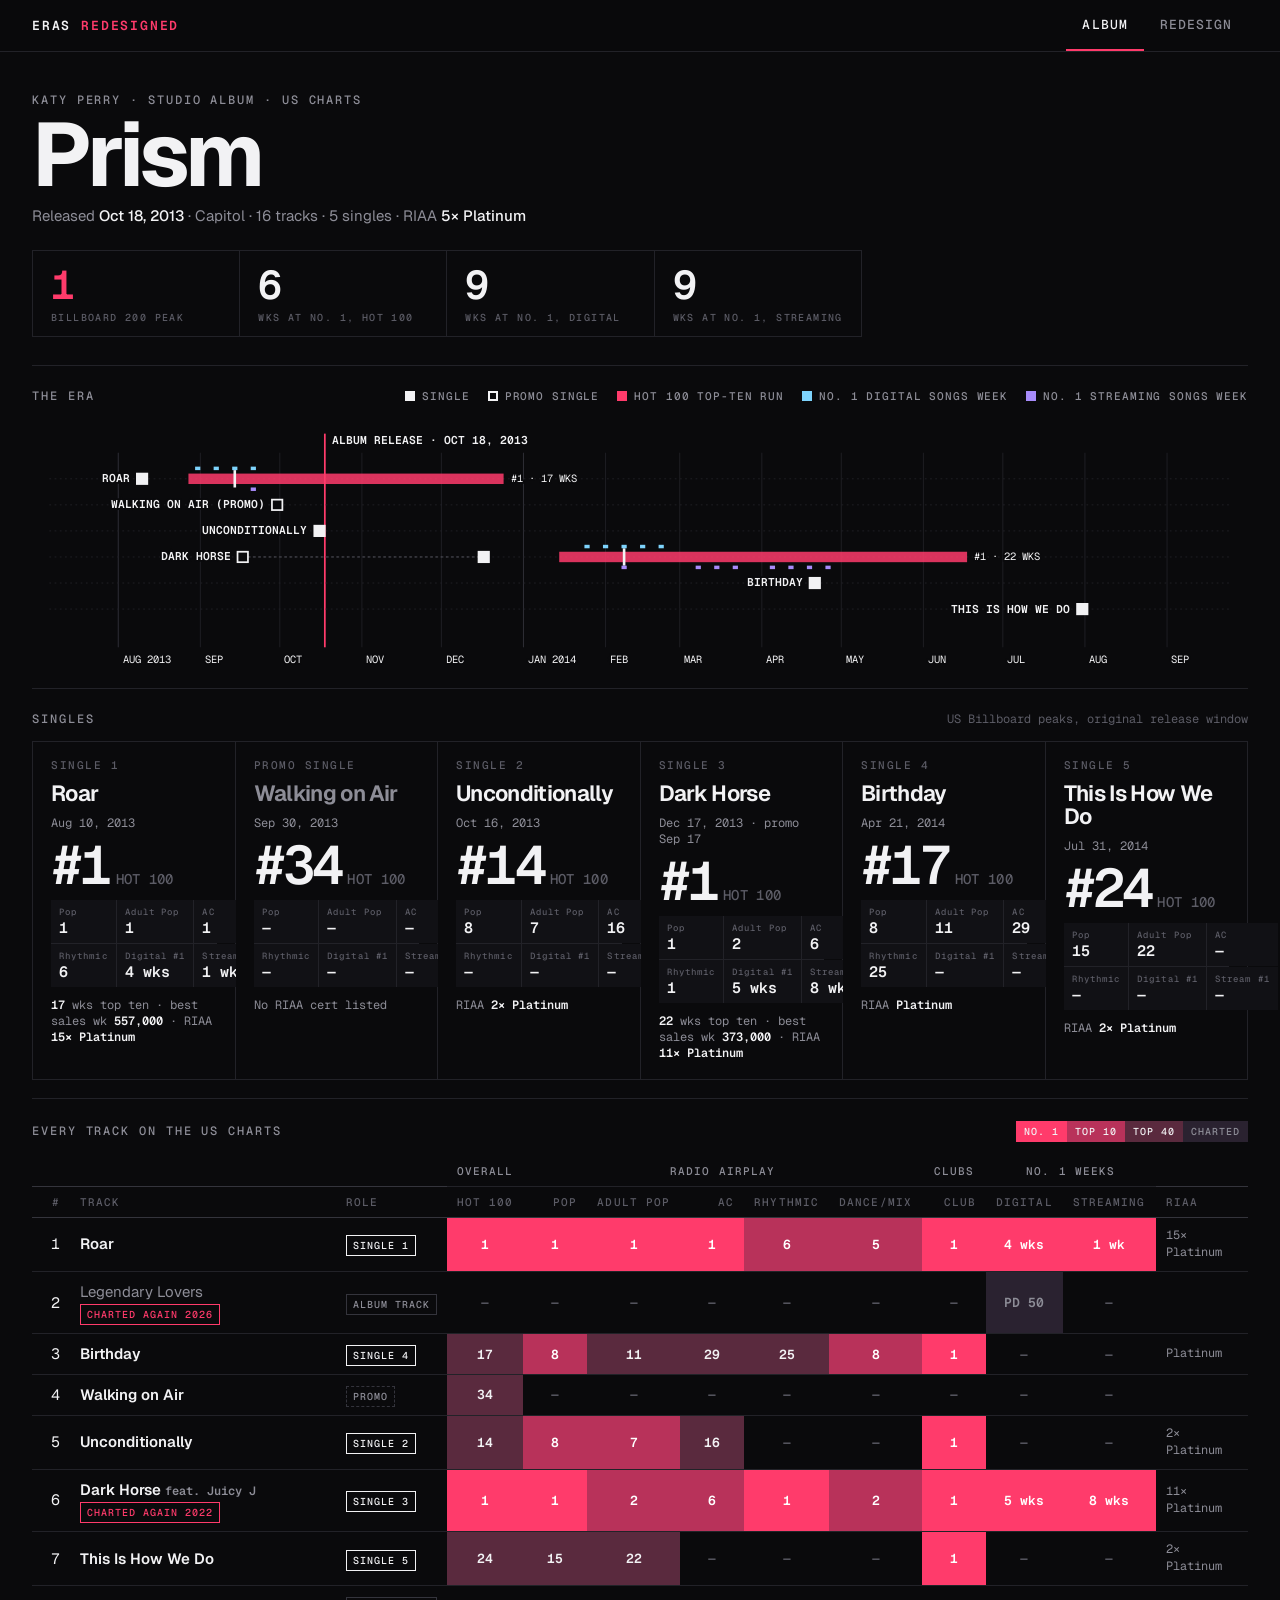
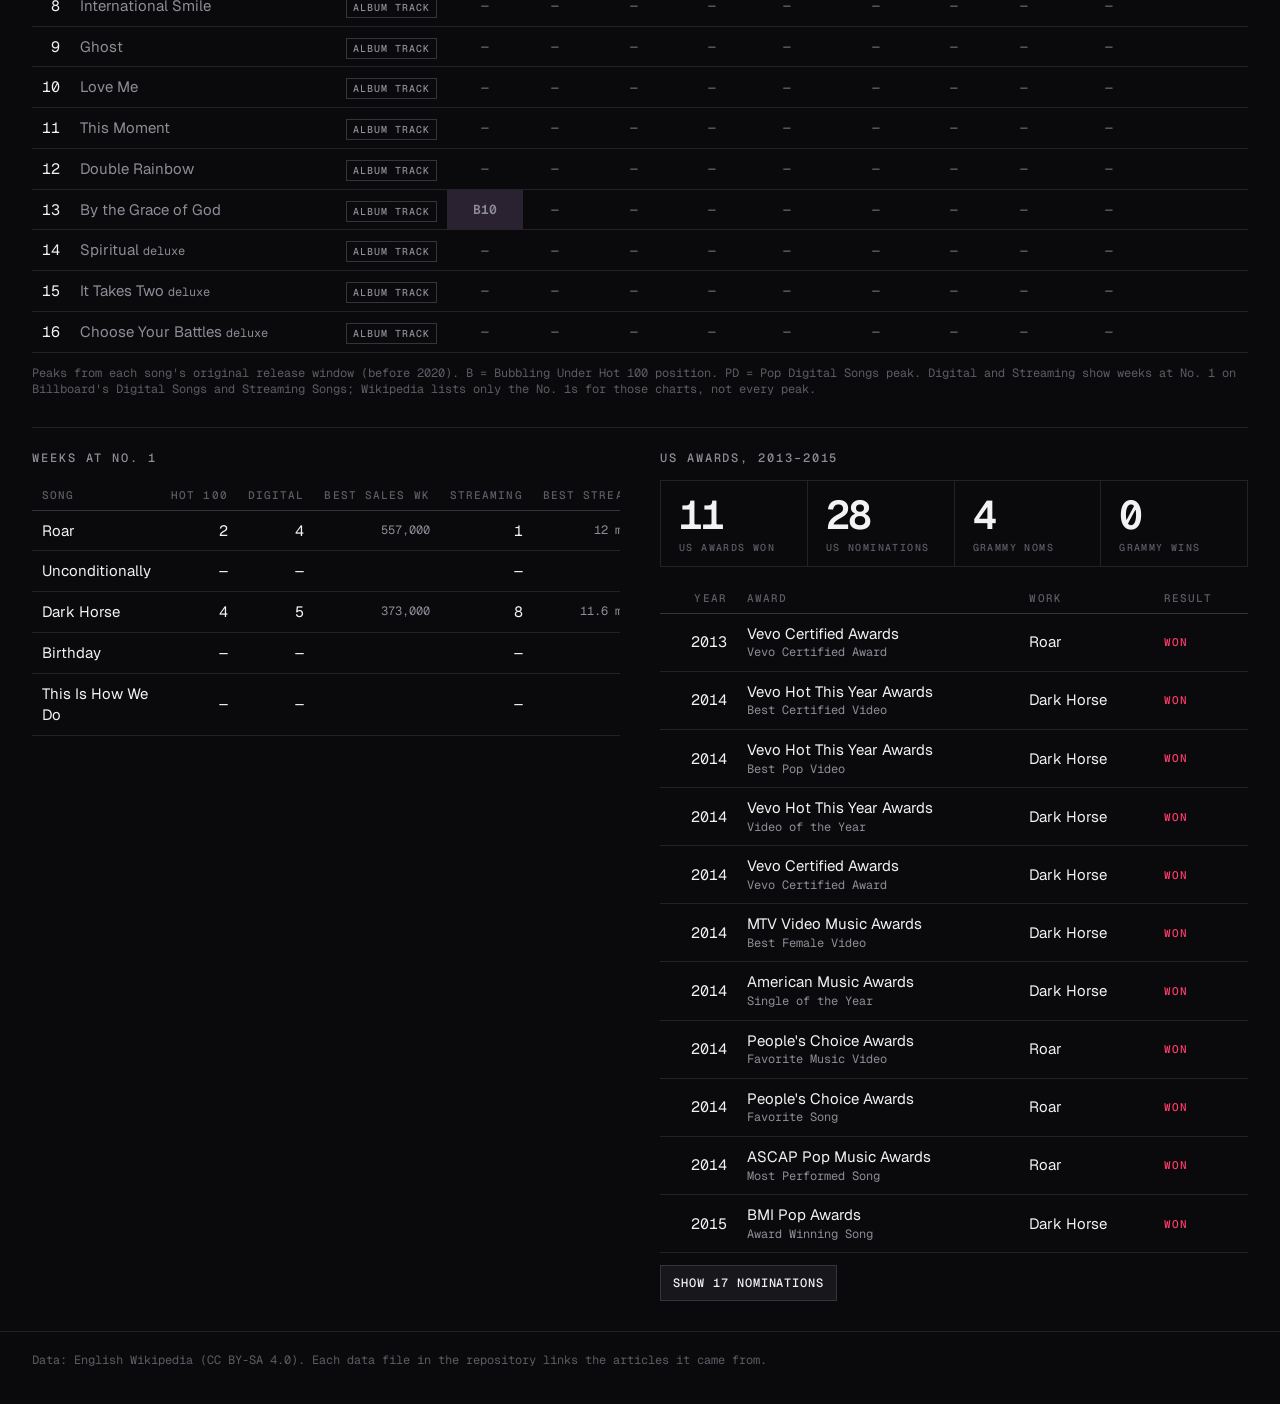
==== commit 03391ff8: "Focus album page and tool on US charts Album page now shows Hot 100, US radio formats (Pop, Adult Po" ====
--- a/site/index.html
+++ b/site/index.html
@@ -32,19 +32,21 @@
         <span><i class="sw sw-real"></i>Single</span>
         <span><i class="sw sw-promo"></i>Promo single</span>
         <span><i class="sw sw-alt"></i>Hot 100 top-ten run</span>
+        <span><i class="sw" style="background:var(--digital)"></i>No. 1 Digital Songs week</span>
+        <span><i class="sw" style="background:var(--stream)"></i>No. 1 Streaming Songs week</span>
       </div>
     </div>
     <div id="timeline" class="timeline"></div>
   </section>
 
   <section class="band">
-    <div class="band-head"><h2>Singles</h2><span class="fine">Hot 100 peak, original release window</span></div>
+    <div class="band-head"><h2>Singles</h2><span class="fine">US Billboard peaks, original release window</span></div>
     <div class="cards" id="singles"></div>
   </section>
 
   <section class="band">
     <div class="band-head">
-      <h2>Every track, every major chart</h2>
+      <h2>Every track on the US charts</h2>
       <div class="scale">
         <span class="t1" style="background:var(--tier-1)">No. 1</span>
         <span style="background:var(--tier-10)">Top 10</span>
@@ -53,16 +55,16 @@
       </div>
     </div>
     <div class="tbl"><table class="heat" id="tracks"></table></div>
-    <p class="fine">Peaks from each song's original release window (before 2020). Songs without their own Wikipedia article use the discography's "other charted songs" table. B = Bubbling Under Hot 100 position.</p>
+    <p class="fine">Peaks from each song's original release window (before 2020). B = Bubbling Under Hot 100 position. PD = Pop Digital Songs peak. Digital and Streaming show weeks at No. 1 on Billboard's Digital Songs and Streaming Songs; Wikipedia lists only the No. 1s for those charts, not every peak.</p>
   </section>
 
   <section class="band two">
     <div>
-      <div class="band-head"><h2>Album certifications</h2></div>
+      <div class="band-head"><h2>Weeks at No. 1</h2></div>
       <div class="tbl"><table id="album-certs"></table></div>
     </div>
     <div>
-      <div class="band-head"><h2>Awards</h2></div>
+      <div class="band-head"><h2>US awards, 2013–2015</h2></div>
       <div class="stats" id="awards-summary" style="margin-bottom:16px"></div>
       <div class="tbl"><table id="awards"></table></div>
     </div>
--- a/site/style.css
+++ b/site/style.css
@@ -12,6 +12,8 @@
   --real: #f2f2f4;
   --one: #f2c94c;              /* number one */
   --one-bg: #3b3115;
+  --digital: #7dd3fc;
+  --stream: #a78bfa;
   --select: rgba(255, 59, 107, .10);
   --tier-1: #ff3b6b;
   --tier-10: #b8325a;
@@ -197,3 +199,14 @@
 .facts { background: transparent; border: 0; gap: 0; grid-template-columns: repeat(auto-fill, minmax(112px, 1fr)); }
 .fact { border: 1px solid var(--hair); margin: 0 -1px -1px 0; }
 .fact b { font-size: 20px; white-space: nowrap; }
+th.grp { color: var(--ink-2); border-bottom: 1px solid var(--hair); text-align: center; }
+.role.later { border-color: var(--accent); color: var(--accent); }
+.mini-peaks div { white-space: nowrap; }
+.ones { display: grid; grid-template-columns: repeat(3, minmax(0, 1fr)); gap: 1px; background: var(--hair); border: 1px solid var(--hair); margin-bottom: 18px; }
+.one { background: var(--panel); padding: 10px 14px 12px; border-top: 3px solid; display: flex; flex-direction: column; gap: 3px; min-width: 0; }
+.one .lbl { font: 500 10px var(--mono); letter-spacing: .14em; text-transform: uppercase; }
+.one .t { font-weight: 600; font-size: 18px; letter-spacing: -.02em; }
+@media (max-width: 700px) { .ones { grid-template-columns: 1fr; } }
+.two > div { min-width: 0; }
+@media (max-width: 700px) { .stats { grid-template-columns: repeat(2, minmax(0, 1fr)); } .stat { min-width: 0; } }
+.fact.wide { grid-column: span 2; }
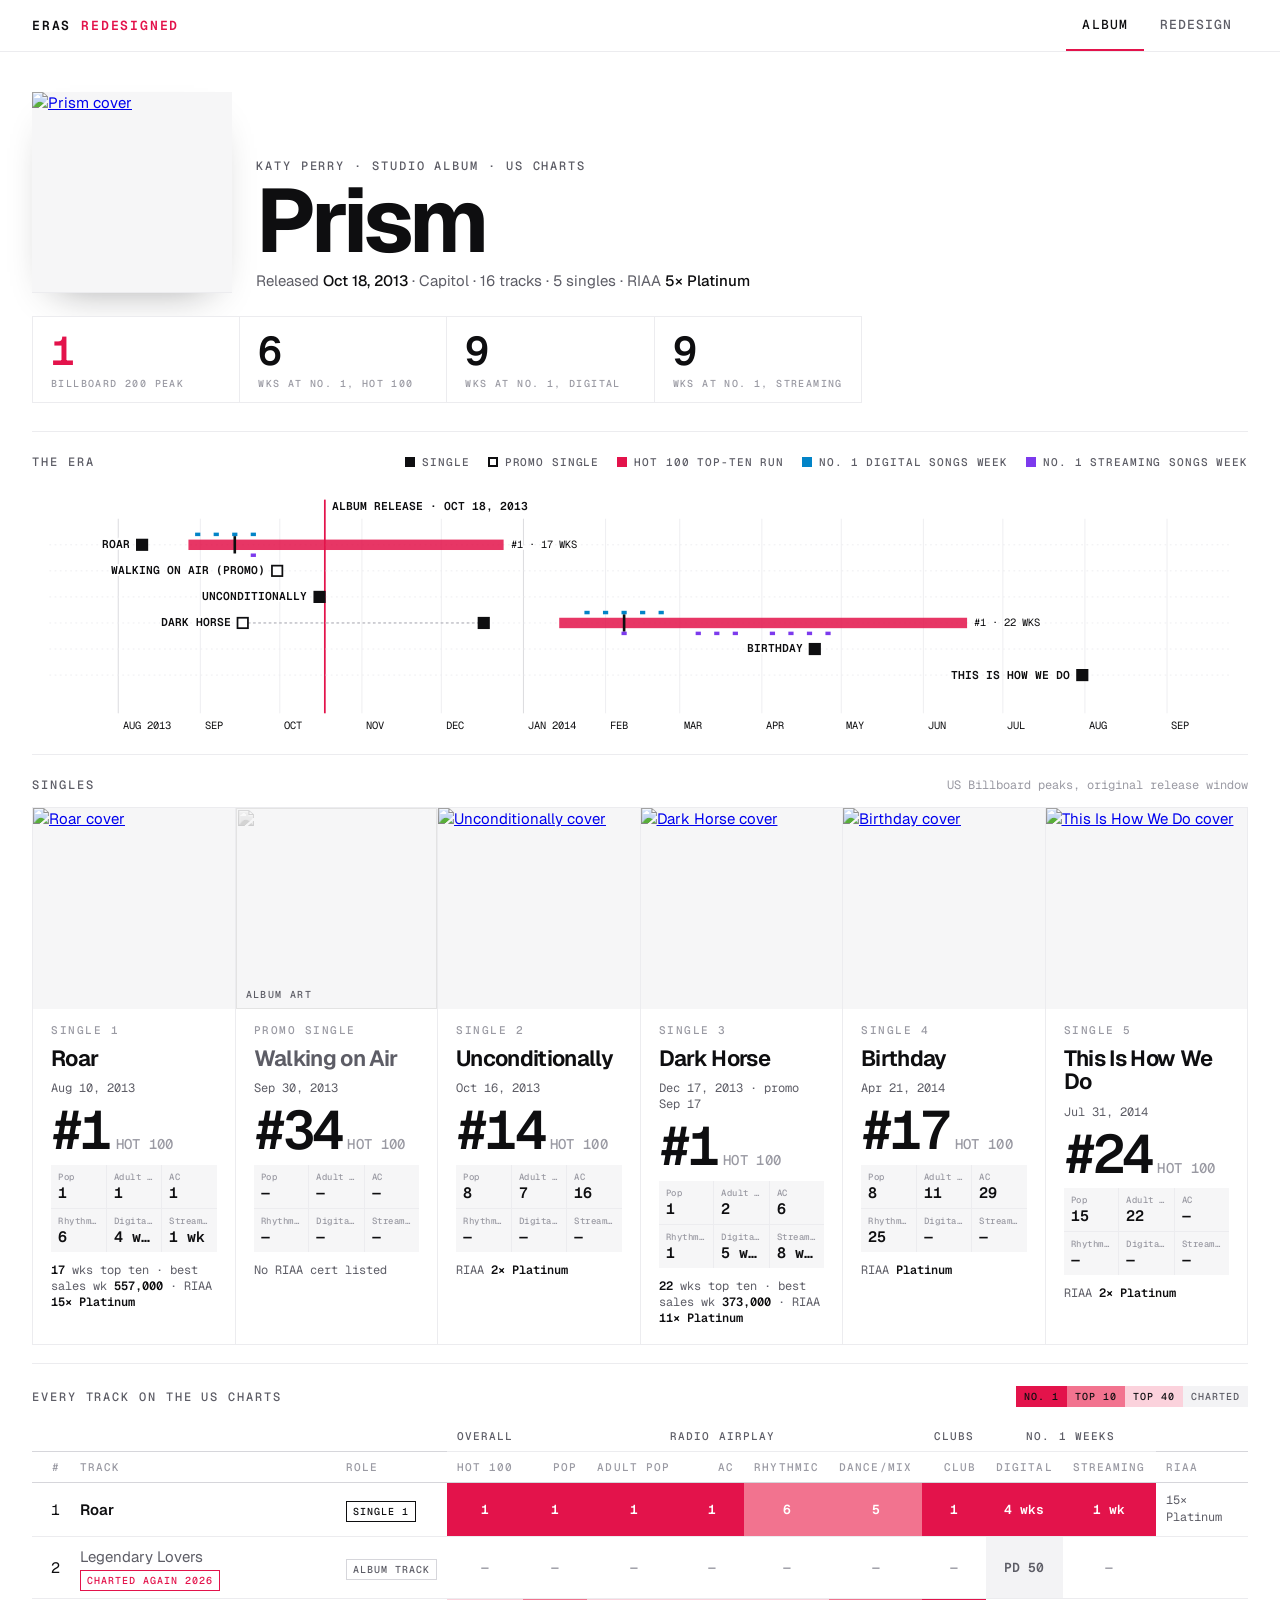
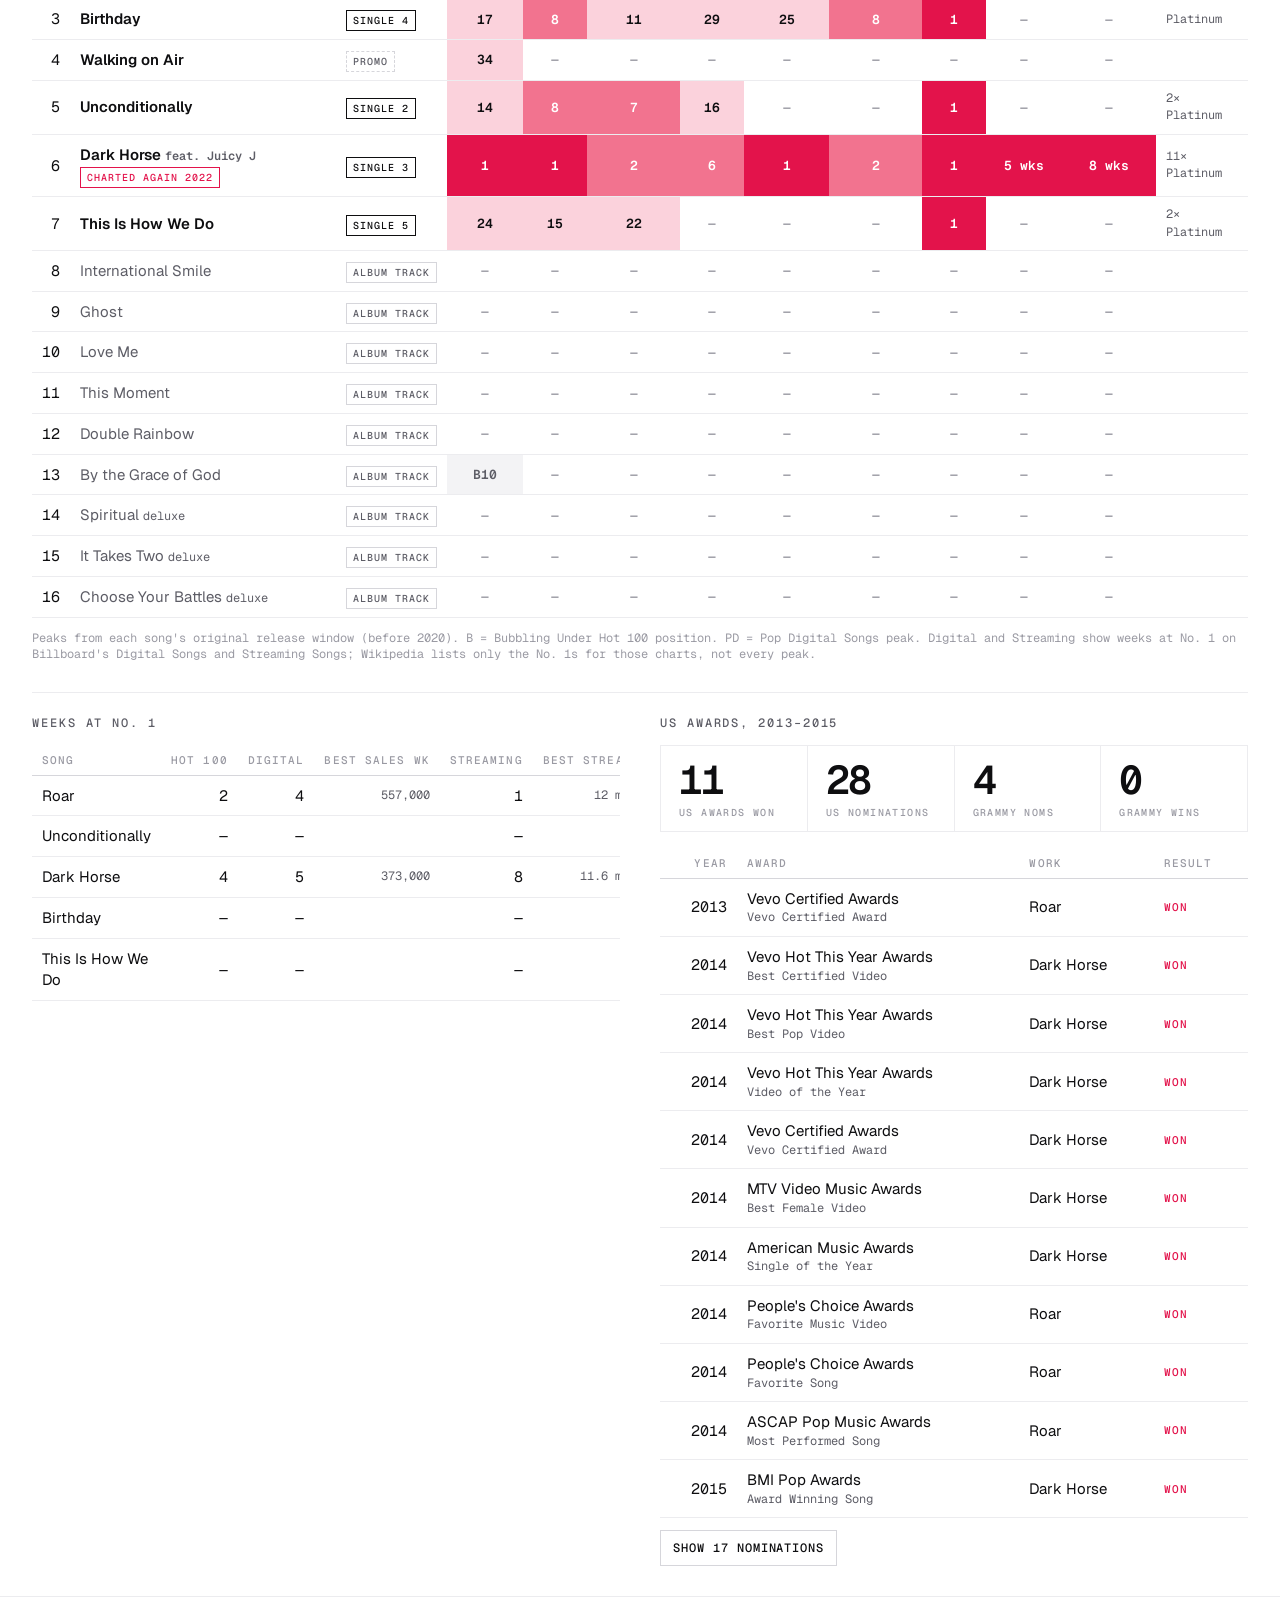
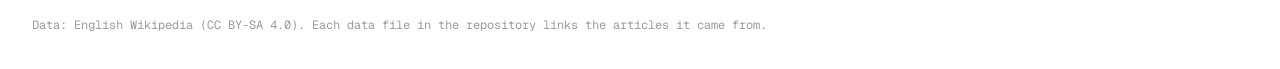
==== commit 11d45501: "Light theme and cover art on the album page Pull album and single cover file names from the Wikipedi" ====
--- a/site/index.html
+++ b/site/index.html
@@ -16,7 +16,8 @@
 </nav>
 
 <header class="masthead">
-  <div>
+  <a class="album-cover" id="album-cover" target="_blank" rel="noopener"></a>
+  <div class="mast-title">
     <div class="kicker" id="kicker">Loading</div>
     <h1 id="album-title"></h1>
     <div class="sub" id="album-sub"></div>
--- a/site/style.css
+++ b/site/style.css
@@ -1,24 +1,24 @@
 :root {
-  --bg: #0a0a0c;
-  --panel: #111115;
-  --panel-2: #17171c;
-  --ink: #f2f2f4;
-  --ink-2: #8d8d97;
-  --ink-3: #5c5c66;
-  --hair: #222228;
-  --rule: #34343c;
-  --accent: #ff3b6b;           /* alternate era / highlight */
-  --accent-soft: rgba(255, 59, 107, .14);
-  --real: #f2f2f4;
-  --one: #f2c94c;              /* number one */
-  --one-bg: #3b3115;
-  --digital: #7dd3fc;
-  --stream: #a78bfa;
-  --select: rgba(255, 59, 107, .10);
-  --tier-1: #ff3b6b;
-  --tier-10: #b8325a;
-  --tier-40: #5a2a3e;
-  --tier-100: #2a2230;
+  --bg: #ffffff;
+  --panel: #f6f6f7;
+  --panel-2: #ffffff;
+  --ink: #0e0e10;
+  --ink-2: #5d5d66;
+  --ink-3: #9a9aa3;
+  --hair: #ececef;
+  --rule: #d6d6db;
+  --accent: #e3134b;           /* alternate era / highlight */
+  --accent-soft: rgba(227, 19, 75, .07);
+  --real: #0e0e10;
+  --one: #d9a400;              /* number one */
+  --one-bg: #fff6d6;
+  --digital: #0284c7;
+  --stream: #7c3aed;
+  --select: rgba(227, 19, 75, .06);
+  --tier-1: #e3134b;
+  --tier-10: #f2738f;
+  --tier-40: #fbd2dc;
+  --tier-100: #f3f3f5;
   --mono: "Geist Mono", ui-monospace, monospace;
   --sans: "Geist", "Helvetica Neue", Arial, sans-serif;
 }
@@ -39,7 +39,7 @@
 .topbar {
   display: flex; align-items: center; justify-content: space-between; gap: 16px; flex-wrap: wrap;
   padding: 0 32px; height: 52px; border-bottom: 1px solid var(--hair);
-  position: sticky; top: 0; z-index: 5; background: rgba(10, 10, 12, .88); backdrop-filter: blur(10px);
+  position: sticky; top: 0; z-index: 5; background: rgba(255, 255, 255, .9); backdrop-filter: blur(10px);
 }
 .brand { font: 600 13px var(--mono); letter-spacing: .14em; text-transform: uppercase; color: var(--ink); text-decoration: none; }
 .brand b { color: var(--accent); font-weight: 600; }
@@ -73,12 +73,12 @@
 button, select, input {
   font: 500 13px var(--sans); color: var(--ink);
   background: var(--panel-2); border: 1px solid var(--rule);
-  padding: 6px 12px; height: 36px; color-scheme: dark;
+  padding: 6px 12px; height: 36px; color-scheme: light;
 }
 button { cursor: pointer; font-family: var(--mono); font-size: 12px; letter-spacing: .08em; text-transform: uppercase; }
 button:hover { border-color: var(--ink-2); }
 button.primary { background: var(--ink); color: var(--bg); border-color: var(--ink); }
-button.primary:hover { background: #fff; }
+button.primary:hover { background: #2a2a30; }
 select:focus, input:focus, button:focus-visible { outline: 2px solid var(--accent); outline-offset: 1px; }
 
 main { padding: 0 32px; }
@@ -210,3 +210,49 @@
 .two > div { min-width: 0; }
 @media (max-width: 700px) { .stats { grid-template-columns: repeat(2, minmax(0, 1fr)); } .stat { min-width: 0; } }
 .fact.wide { grid-column: span 2; }
+.strength-bar { display: flex; gap: 1px; margin-bottom: 8px; font: 500 11px var(--mono); letter-spacing: .08em; text-transform: uppercase; }
+.sb { padding: 5px 10px; }
+.sb.high { background: var(--tier-1); color: #fff; }
+.sb.medium { background: var(--tier-40); }
+.sb.low { background: var(--tier-100); color: var(--ink-2); }
+.status.str-high { color: var(--accent); }
+.status.str-medium { color: var(--ink); }
+.status.str-low { color: var(--ink-3); }
+.comp td.mono { white-space: nowrap; }
+.stepper { display: flex; gap: 6px; }
+.stepper button { height: 30px; padding: 4px 10px; font-size: 11px; }
+.recap-cell b { font: 600 15px var(--mono); }
+.recap-cell .mono { font-size: 11px; color: var(--ink-3); }
+.up { color: #4ade80; font: 500 11px var(--mono); }
+.down { color: var(--ink-3); font: 500 11px var(--mono); }
+.fine a { color: var(--ink-2); }
+
+/* light theme details */
+.masthead { border-bottom: 0; }
+.stat, .card, .fact, .one { background: var(--panel-2); }
+.mini-peaks div { background: var(--panel); }
+.number-one .t, .one .t { color: var(--ink); }
+.status.at-peak { color: #a87f00; }
+.up { color: #15803d; }
+
+/* ---------- covers */
+.masthead { align-items: flex-end; }
+.album-cover { flex: 0 0 auto; width: 200px; aspect-ratio: 1; background: var(--panel); display: block; box-shadow: 0 1px 0 var(--hair), 0 18px 40px -24px rgba(14,14,16,.45); }
+.album-cover img { width: 100%; height: 100%; object-fit: cover; display: block; }
+.mast-title { flex: 1 1 320px; min-width: 0; }
+.card .art { position: relative; display: block; aspect-ratio: 1; background: var(--panel); margin: -16px -18px 4px; overflow: hidden; }
+.card .art img { width: 100%; height: 100%; object-fit: cover; display: block; }
+.card .album-art img { filter: grayscale(1); opacity: .35; }
+.card .album-art span { position: absolute; left: 10px; bottom: 8px; font: 500 10px var(--mono); letter-spacing: .14em; text-transform: uppercase; color: var(--ink-2); }
+@media (max-width: 700px) { .album-cover { width: 140px; } }
+.mini-peaks { grid-template-columns: repeat(3, minmax(0, 1fr)); }
+.mini-peaks div { overflow: hidden; text-overflow: ellipsis; padding: 6px 7px; }
+.mini-peaks span { letter-spacing: .06em; overflow: hidden; text-overflow: ellipsis; }
+@media (max-width: 700px) {
+  .cards { grid-template-columns: repeat(2, minmax(0, 1fr)); }
+  .card { padding: 12px 12px 14px; }
+  .card .art { margin: -12px -12px 2px; }
+  .card .ttl { font-size: 18px; }
+  .card .big { font-size: 38px; }
+  .mini-peaks { grid-template-columns: repeat(2, minmax(0, 1fr)); }
+}
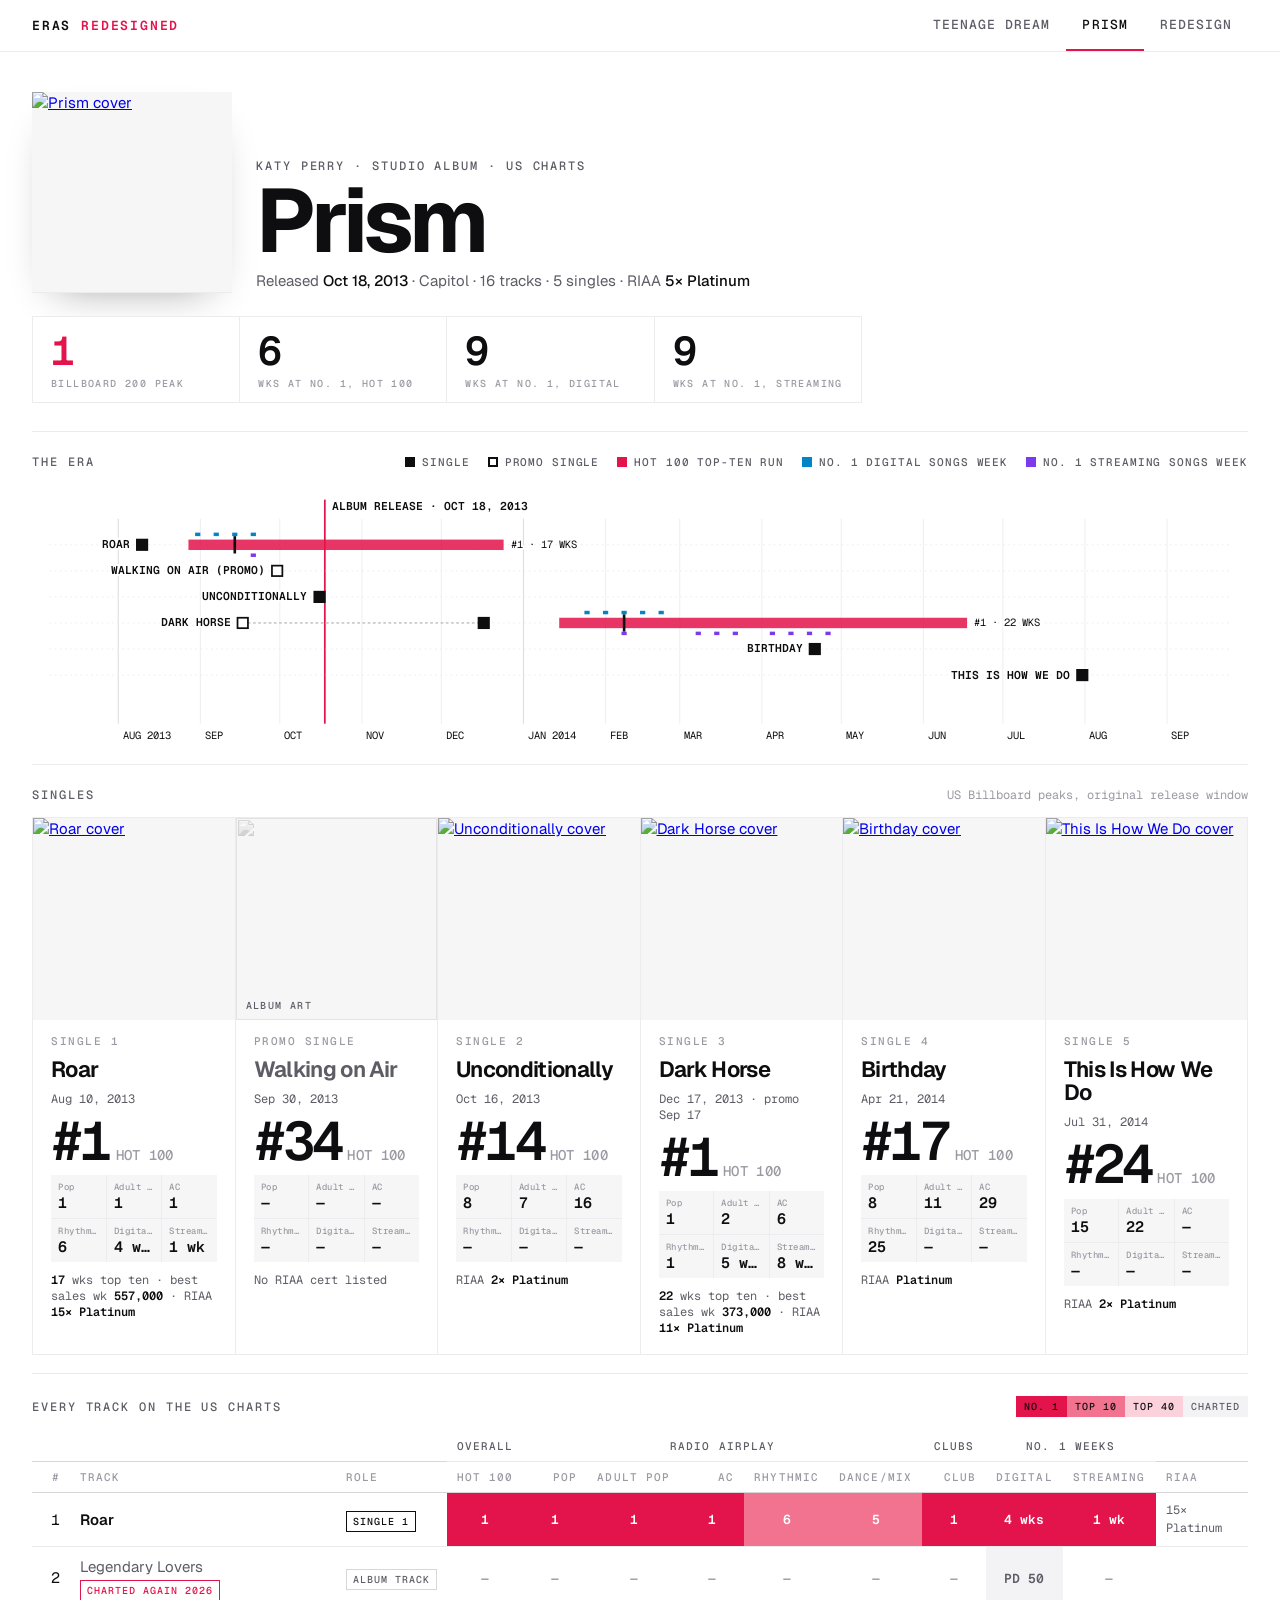
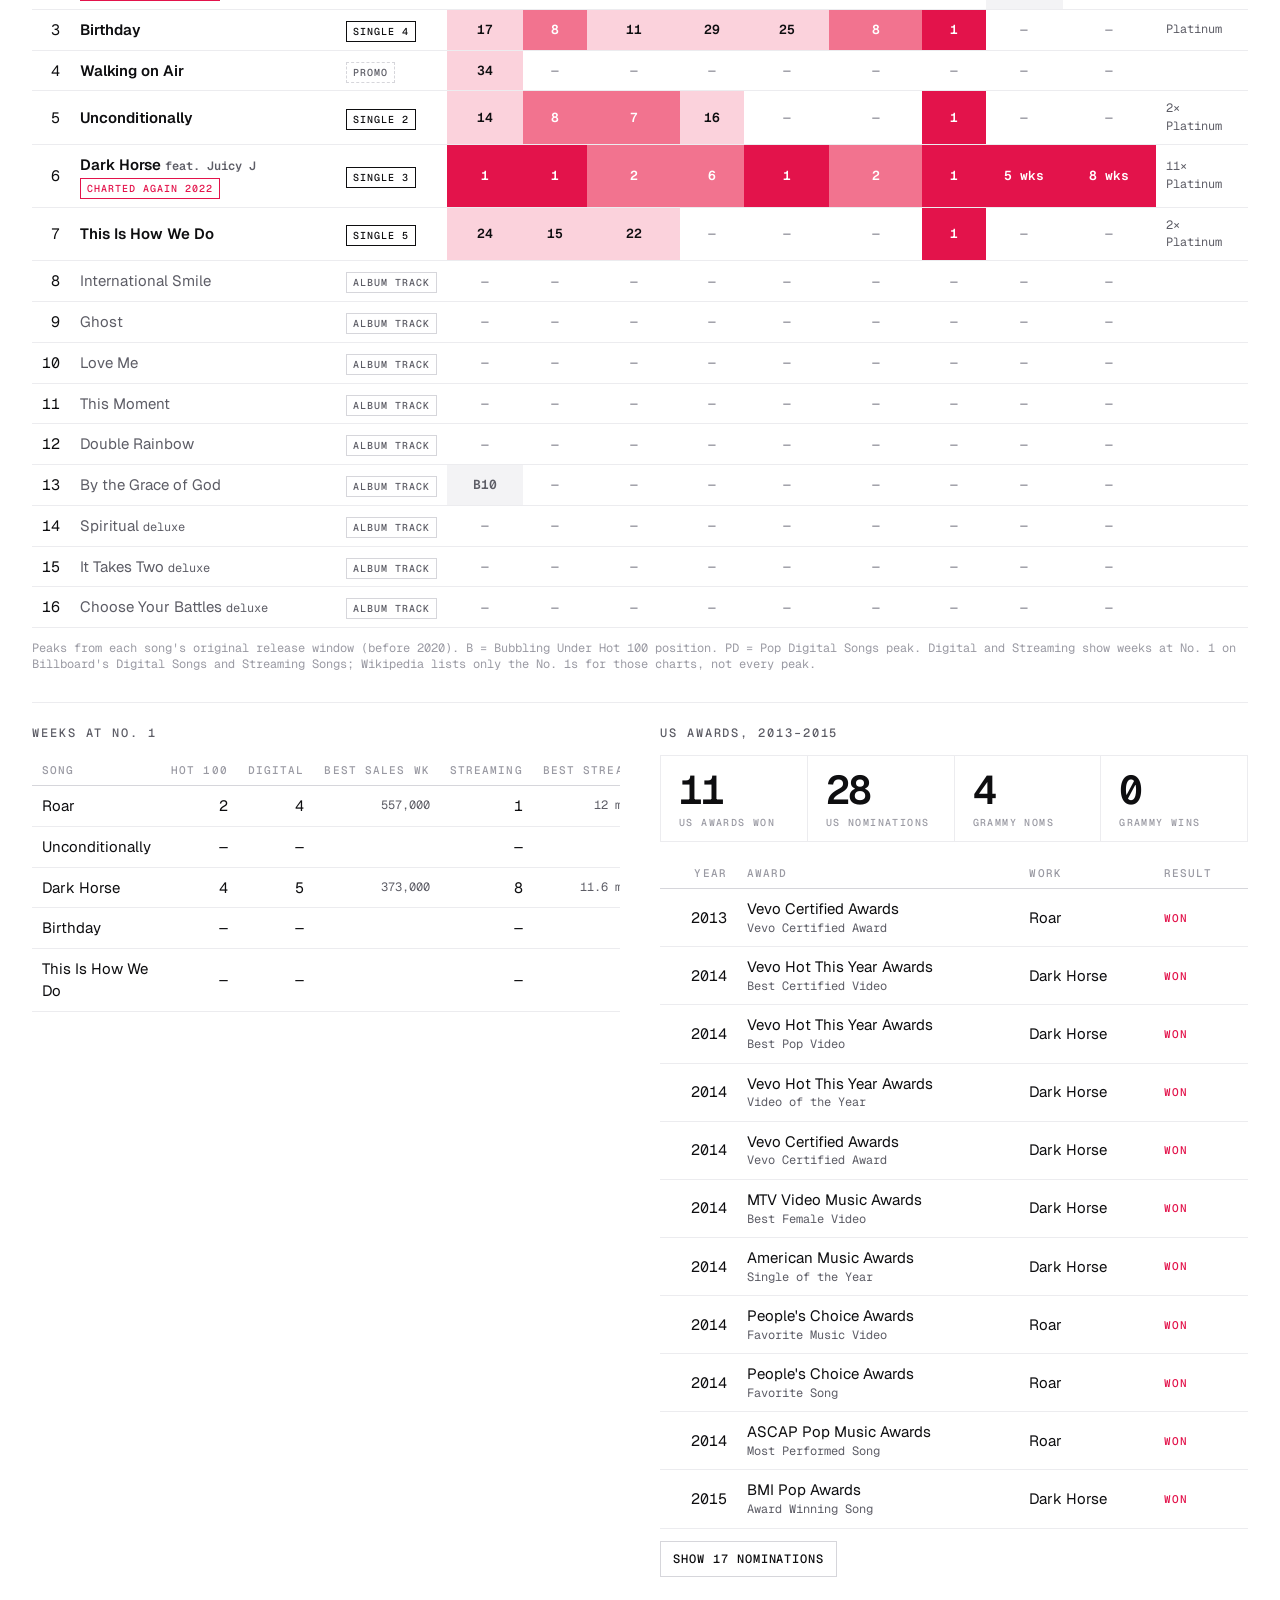
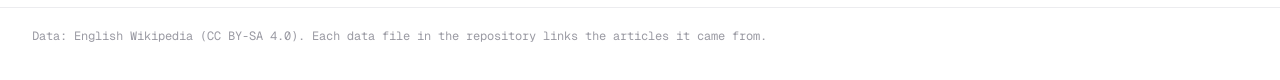
==== commit e78efdb2: "Add the Teenage Dream era with Complete Confection as a reissue Reissue tracks and singles join the " ====
--- a/site/index.html
+++ b/site/index.html
@@ -12,7 +12,7 @@
 <body>
 <nav class="topbar">
   <a class="brand" href="./">Eras <b>Redesigned</b></a>
-  <div class="tabs"><a href="./" aria-current="page">Album</a><a href="redesign.html">Redesign</a></div>
+  <div class="tabs" id="tabs"><a href="./" aria-current="page">Album</a><a href="redesign.html">Redesign</a></div>
 </nav>
 
 <header class="masthead">
@@ -21,6 +21,7 @@
     <div class="kicker" id="kicker">Loading</div>
     <h1 id="album-title"></h1>
     <div class="sub" id="album-sub"></div>
+    <div class="edition-switch" id="edition-switch" hidden></div>
   </div>
   <div class="stats" id="album-stats"></div>
 </header>
@@ -32,9 +33,10 @@
       <div class="legend">
         <span><i class="sw sw-real"></i>Single</span>
         <span><i class="sw sw-promo"></i>Promo single</span>
+        <span id="legend-rx" hidden><i class="sw sw-rx"></i>Reissue single</span>
         <span><i class="sw sw-alt"></i>Hot 100 top-ten run</span>
         <span><i class="sw" style="background:var(--digital)"></i>No. 1 Digital Songs week</span>
-        <span><i class="sw" style="background:var(--stream)"></i>No. 1 Streaming Songs week</span>
+        <span id="legend-stream"><i class="sw" style="background:var(--stream)"></i>No. 1 Streaming Songs week</span>
       </div>
     </div>
     <div id="timeline" class="timeline"></div>
@@ -65,7 +67,7 @@
       <div class="tbl"><table id="album-certs"></table></div>
     </div>
     <div>
-      <div class="band-head"><h2>US awards, 2013–2015</h2></div>
+      <div class="band-head"><h2 id="awards-title">US awards</h2></div>
       <div class="stats" id="awards-summary" style="margin-bottom:16px"></div>
       <div class="tbl"><table id="awards"></table></div>
     </div>
--- a/site/style.css
+++ b/site/style.css
@@ -256,3 +256,29 @@
   .card .big { font-size: 38px; }
   .mini-peaks { grid-template-columns: repeat(2, minmax(0, 1fr)); }
 }
+
+/* ---------- editions (original vs reissue) */
+:root { --rx: #0f766e; --rx-bg: #effaf8; }
+.edition-switch { display: inline-flex; margin-top: 16px; border: 1px solid var(--rule); }
+.edition-switch button { border: 0; height: 34px; background: var(--bg); color: var(--ink-2); }
+.edition-switch button + button { border-left: 1px solid var(--rule); }
+.edition-switch button[aria-pressed="true"] { background: var(--ink); color: var(--bg); }
+.album-cover.pair { position: relative; width: 240px; aspect-ratio: auto; height: 200px; background: none; box-shadow: none; }
+.album-cover.pair a { position: absolute; display: block; width: 170px; height: 170px; box-shadow: 0 18px 40px -24px rgba(14,14,16,.5); }
+.album-cover.pair a:first-child { left: 0; top: 0; z-index: 1; }
+.album-cover.pair a.rx { right: 0; bottom: 0; outline: 2px solid var(--rx); }
+.album-cover.pair img { width: 100%; height: 100%; object-fit: cover; display: block; }
+.card.reissue { box-shadow: inset 0 3px 0 var(--rx); }
+.card.reissue .ord b { color: var(--rx); font-weight: 600; }
+.heat tr.sep td { padding: 14px 8px 8px; font: 500 11px var(--mono); letter-spacing: .12em; text-transform: uppercase; color: var(--rx); border-top: 2px solid var(--rx); background: var(--rx-bg); }
+.heat tr.sep i { font-style: normal; font-weight: 600; }
+.sw-rx { background: var(--rx); }
+@media (max-width: 700px) { .album-cover.pair { width: 170px; height: 140px; } .album-cover.pair a { width: 118px; height: 118px; } }
+[hidden] { display: none !important; }
+@media (max-width: 700px) {
+  .topbar { flex-wrap: wrap; height: auto; padding-top: 8px; }
+  .topbar .tabs { width: 100%; overflow-x: auto; }
+  .tabs a { padding: 0 10px; white-space: nowrap; }
+  .edition-switch { display: flex; width: 100%; }
+  .edition-switch button { flex: 1; height: auto; min-height: 34px; padding: 6px 8px; font-size: 11px; white-space: normal; }
+}
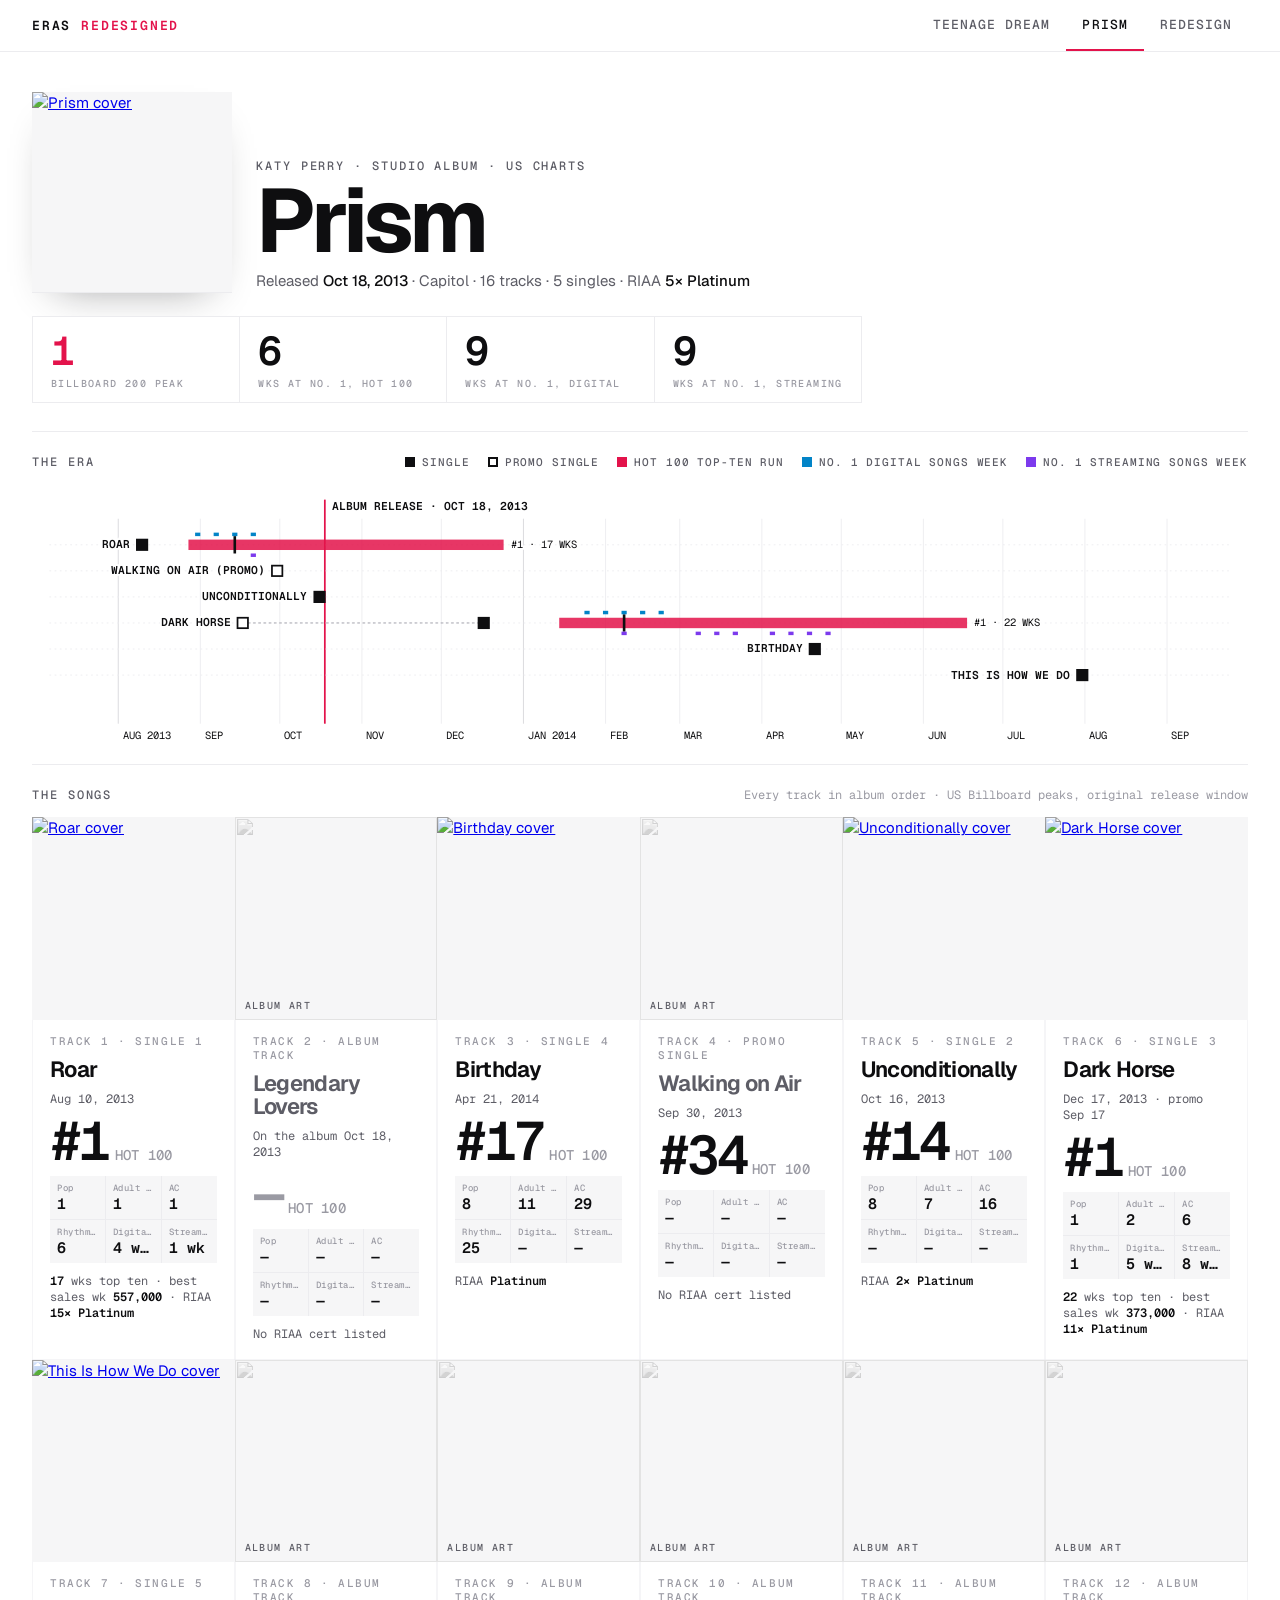
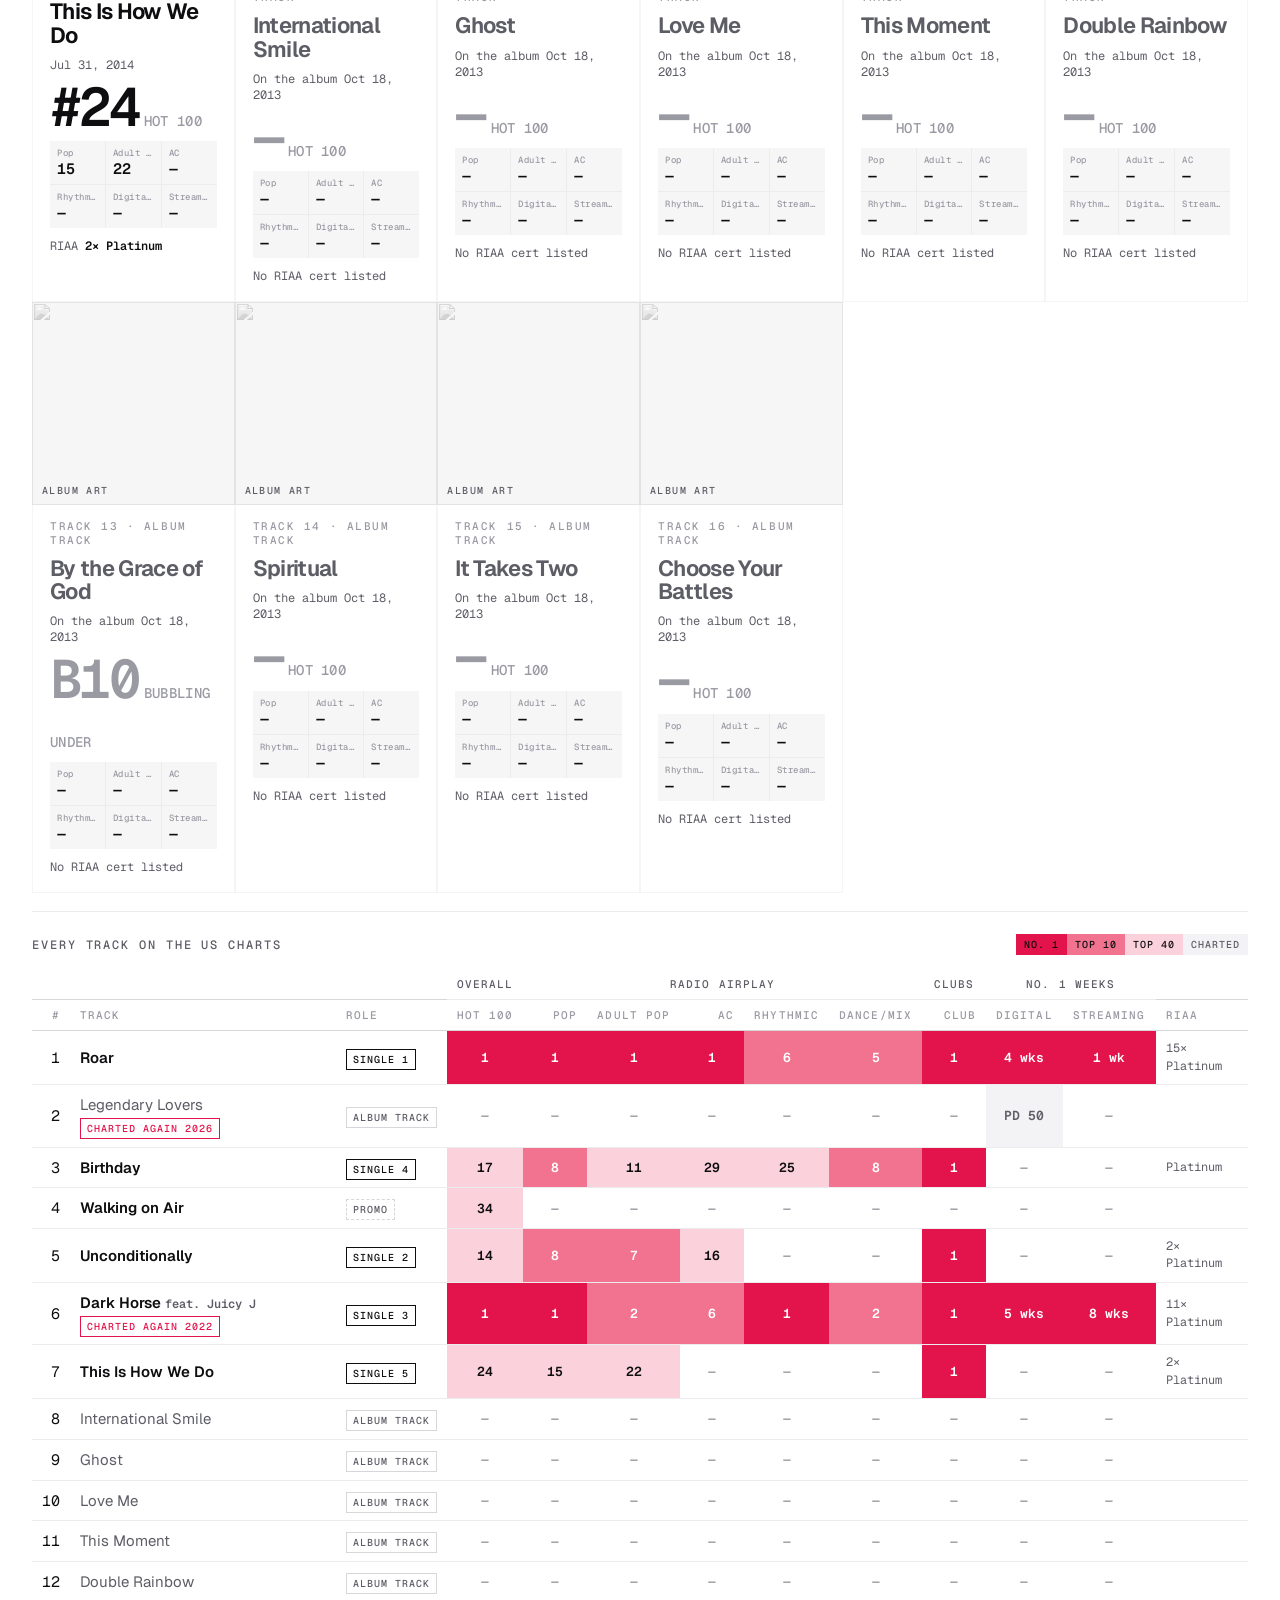
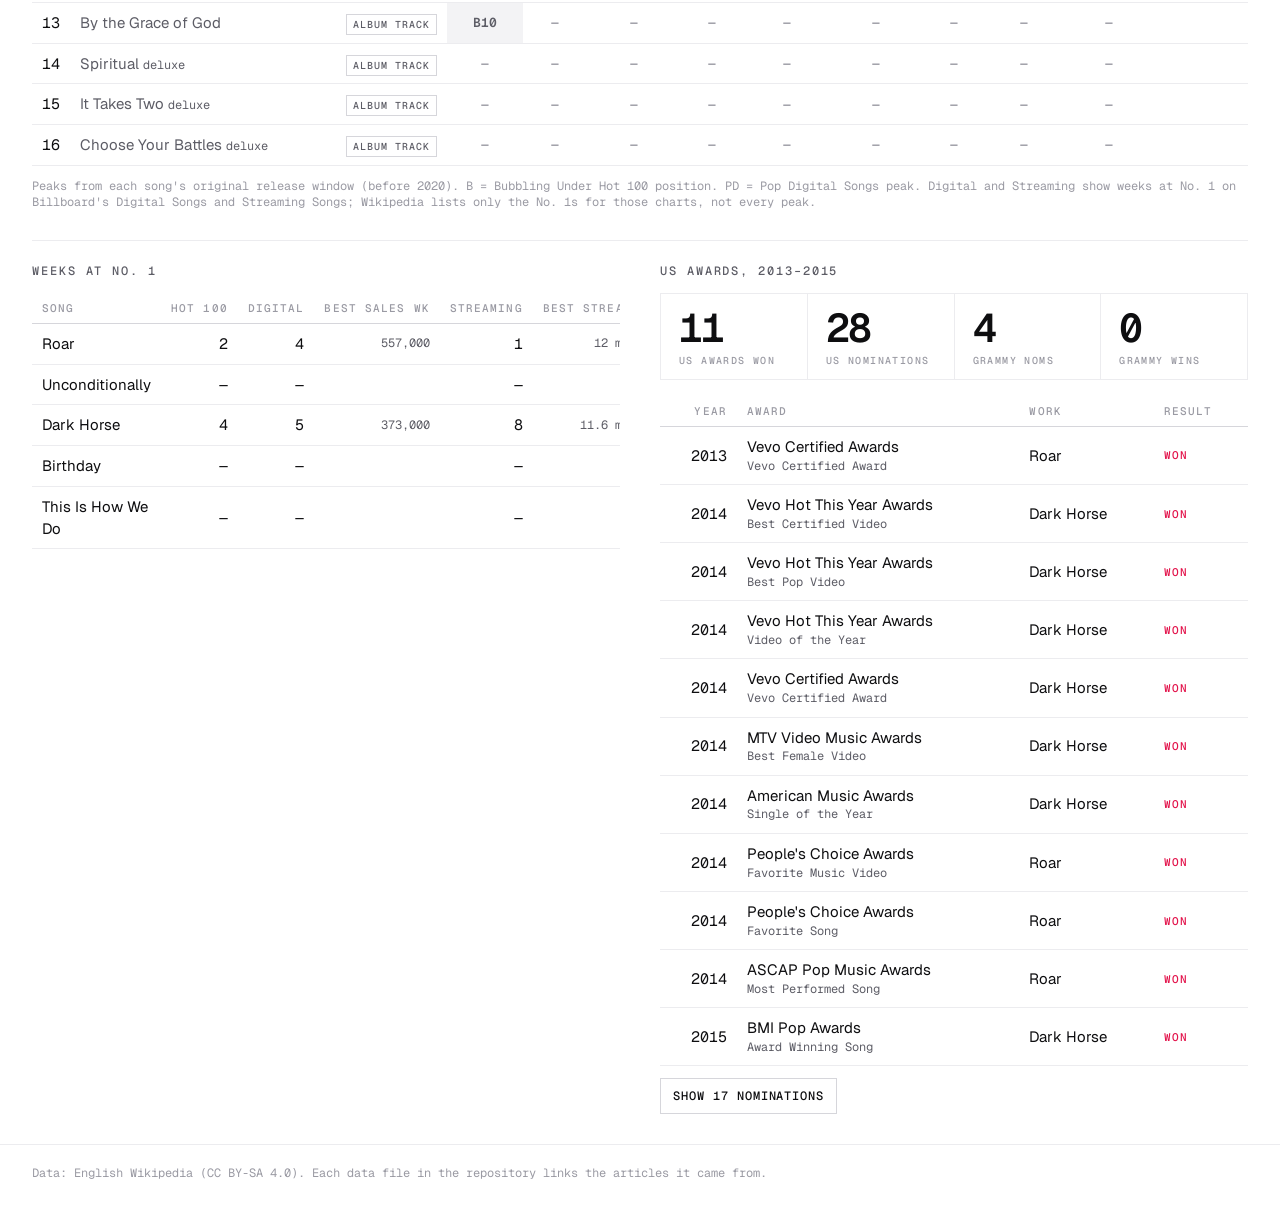
==== commit 41a4ea91: "Album page: show every song in track order, reissue additions split out Co-Authored-By: Claude Opus " ====
--- a/site/index.html
+++ b/site/index.html
@@ -43,8 +43,12 @@
   </section>
 
   <section class="band">
-    <div class="band-head"><h2>Singles</h2><span class="fine">US Billboard peaks, original release window</span></div>
+    <div class="band-head"><h2>The songs</h2><span class="fine">Every track in album order · US Billboard peaks, original release window</span></div>
     <div class="cards" id="singles"></div>
+    <div id="reissue-songs" class="rx-songs" hidden>
+      <div class="band-head"><h2 id="reissue-title"></h2><span class="fine" id="reissue-date"></span></div>
+      <div class="cards" id="reissue-cards"></div>
+    </div>
   </section>
 
   <section class="band">
--- a/site/style.css
+++ b/site/style.css
@@ -282,3 +282,10 @@
   .edition-switch { display: flex; width: 100%; }
   .edition-switch button { flex: 1; height: auto; min-height: 34px; padding: 6px 8px; font-size: 11px; white-space: normal; }
 }
+
+.rx-songs { margin-top: 28px; }
+.rx-songs h2 { color: var(--rx); }
+.card.track .ttl { color: var(--ink-2); }
+.card.track .big { color: var(--ink-3); }
+.cards { grid-template-columns: repeat(auto-fill, minmax(200px, 1fr)); background: none; border: 0; gap: 0; }
+.card { box-shadow: inset 0 0 0 0.5px var(--hair); }
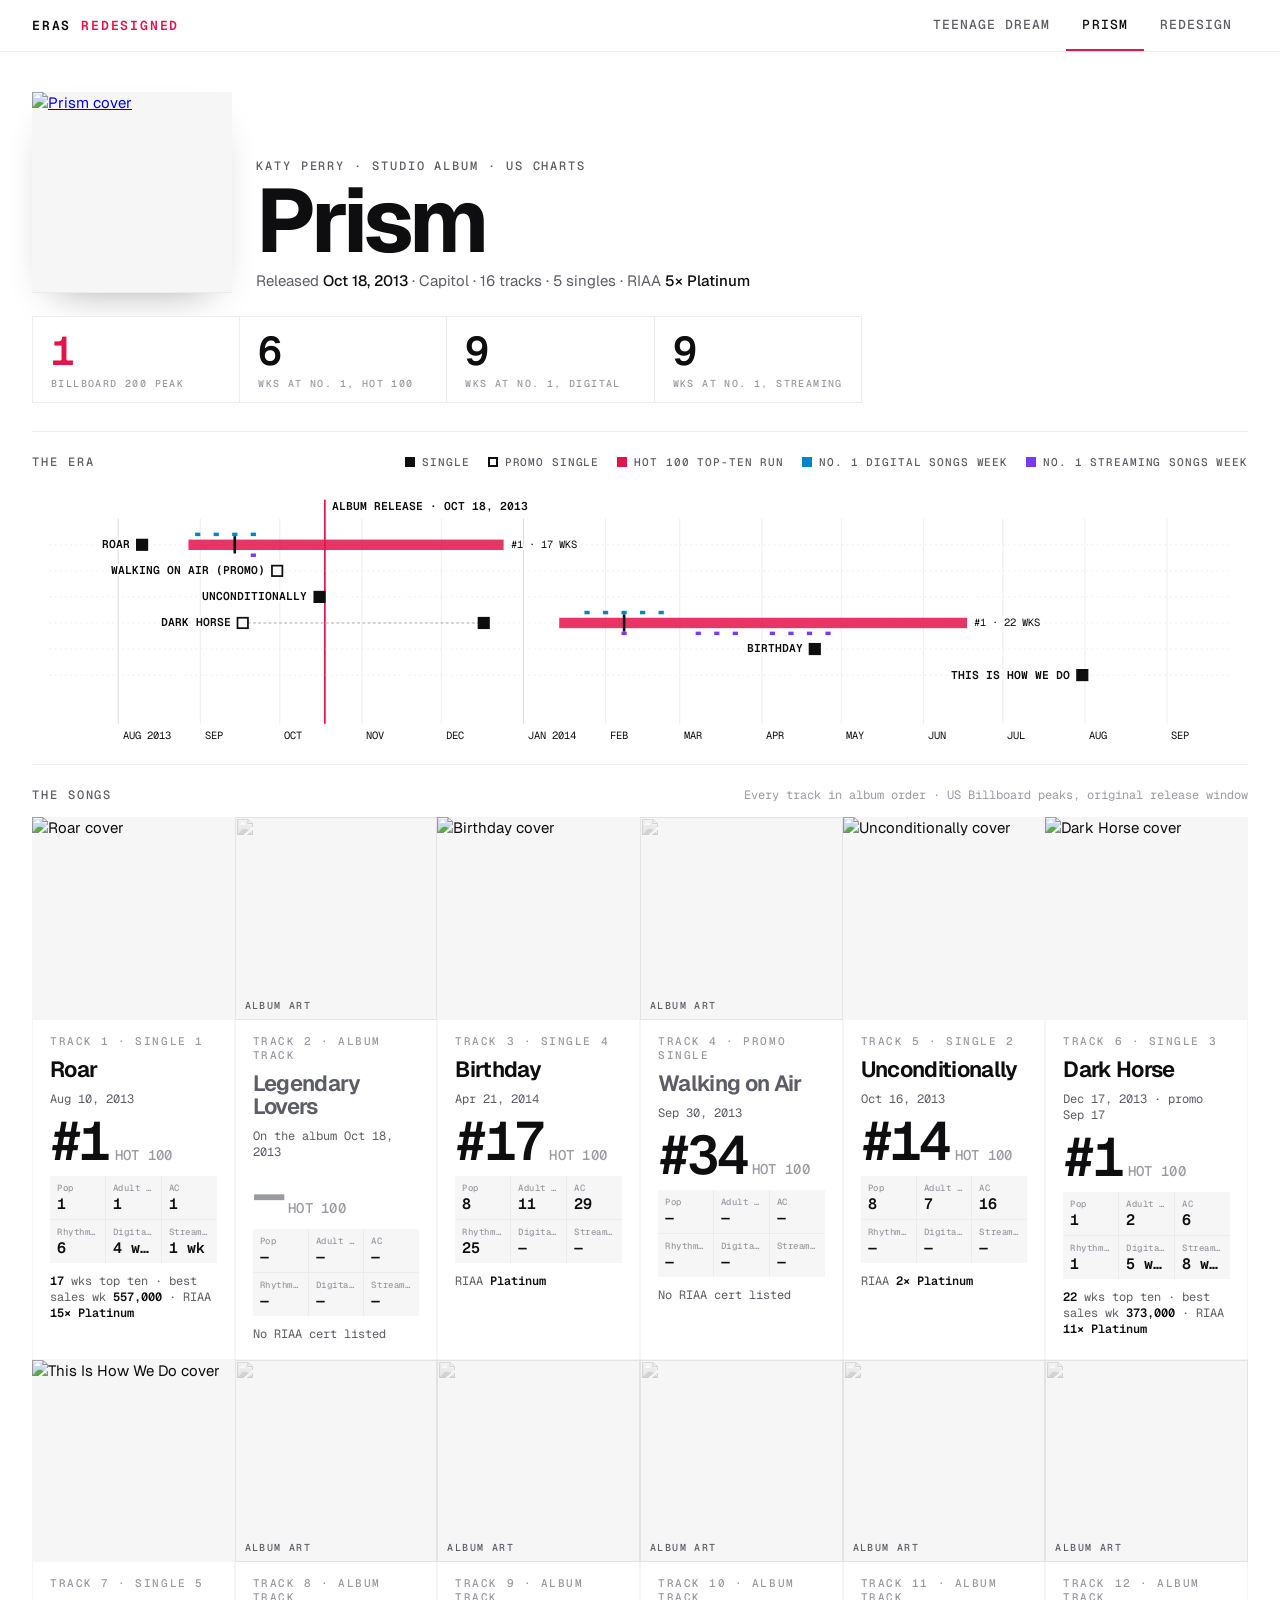
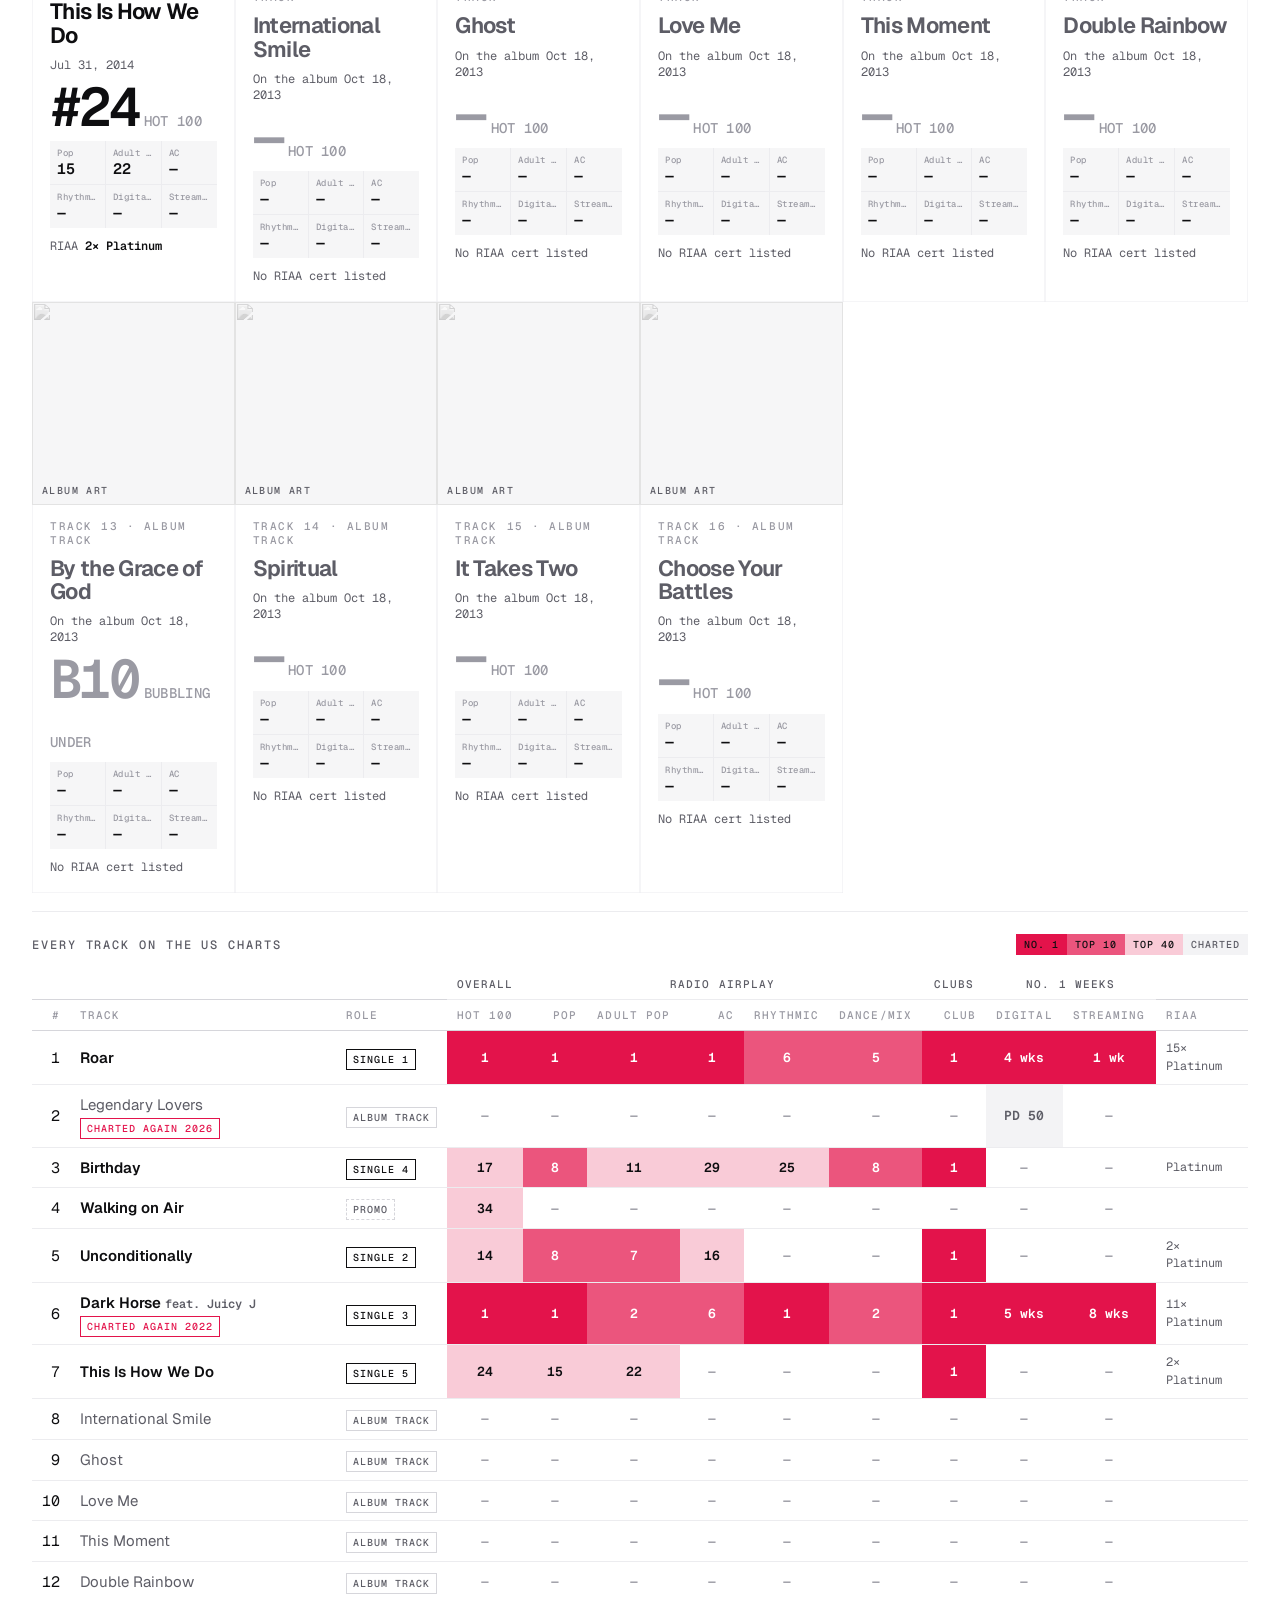
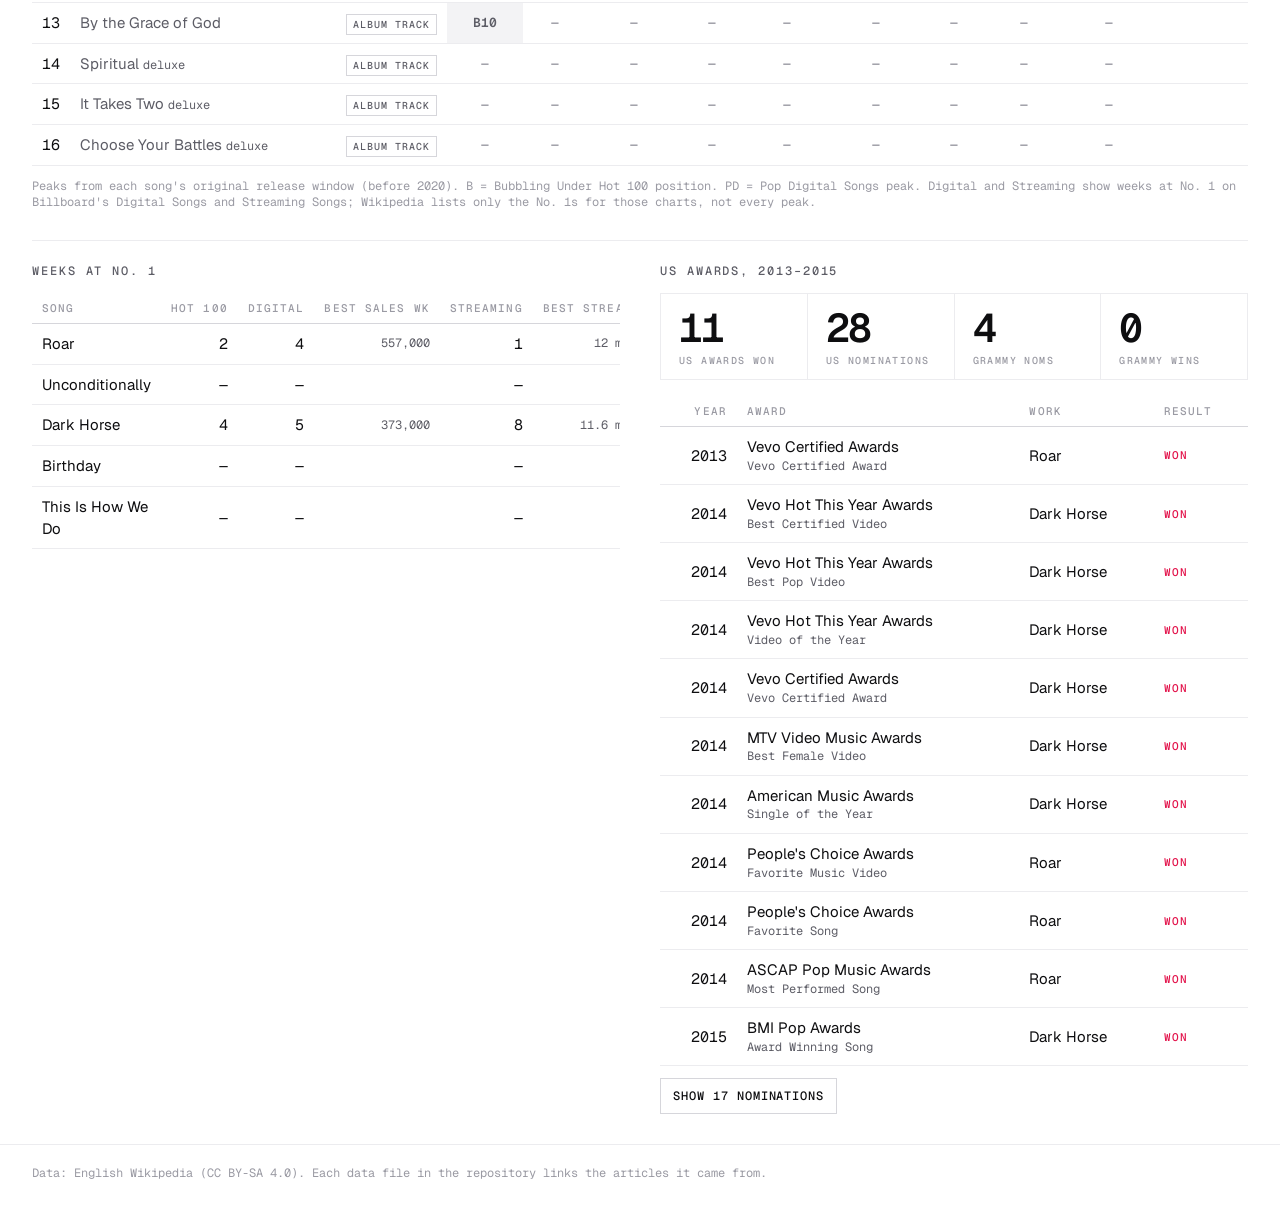
==== commit 7da7d7de: "Song detail panel and cover-matched accent colors Clicking a timeline row, song card or track row op" ====
--- a/site/index.html
+++ b/site/index.html
@@ -81,6 +81,11 @@
 <footer class="fine">
   Data: English Wikipedia (CC BY-SA 4.0). Each data file in the repository links the articles it came from.
 </footer>
+<div id="detail-scrim" class="scrim"></div>
+<aside id="detail" class="detail" hidden aria-label="Song details">
+  <button type="button" class="dclose" aria-label="Close">Close ✕</button>
+  <div id="detail-body"></div>
+</aside>
 <script type="module" src="album.js"></script>
 </body>
 </html>
--- a/site/style.css
+++ b/site/style.css
@@ -8,16 +8,16 @@
   --hair: #ececef;
   --rule: #d6d6db;
   --accent: #e3134b;           /* alternate era / highlight */
-  --accent-soft: rgba(227, 19, 75, .07);
+  --accent-soft: color-mix(in srgb, var(--accent) 7%, transparent);
   --real: #0e0e10;
   --one: #d9a400;              /* number one */
   --one-bg: #fff6d6;
   --digital: #0284c7;
   --stream: #7c3aed;
-  --select: rgba(227, 19, 75, .06);
-  --tier-1: #e3134b;
-  --tier-10: #f2738f;
-  --tier-40: #fbd2dc;
+  --select: color-mix(in srgb, var(--accent) 6%, transparent);
+  --tier-1: var(--accent);
+  --tier-10: color-mix(in srgb, var(--accent) 72%, white);
+  --tier-40: color-mix(in srgb, var(--accent) 22%, white);
   --tier-100: #f3f3f5;
   --mono: "Geist Mono", ui-monospace, monospace;
   --sans: "Geist", "Helvetica Neue", Arial, sans-serif;
@@ -258,7 +258,7 @@
 }
 
 /* ---------- editions (original vs reissue) */
-:root { --rx: #0f766e; --rx-bg: #effaf8; }
+:root { --rx: #0f766e; --rx-bg: color-mix(in srgb, var(--rx) 7%, white); }
 .edition-switch { display: inline-flex; margin-top: 16px; border: 1px solid var(--rule); }
 .edition-switch button { border: 0; height: 34px; background: var(--bg); color: var(--ink-2); }
 .edition-switch button + button { border-left: 1px solid var(--rule); }
@@ -289,3 +289,33 @@
 .card.track .big { color: var(--ink-3); }
 .cards { grid-template-columns: repeat(auto-fill, minmax(200px, 1fr)); background: none; border: 0; gap: 0; }
 .card { box-shadow: inset 0 0 0 0.5px var(--hair); }
+
+/* ---------- song detail panel */
+[data-song] { cursor: pointer; }
+.card[data-song]:hover .ttl, .card[data-song].on .ttl { color: var(--accent); }
+.card[data-song].on { box-shadow: inset 0 0 0 2px var(--accent); }
+.card[data-song]:focus-visible { outline: 2px solid var(--accent); outline-offset: -2px; }
+.heat tr[data-song]:hover td.title, .heat tr[data-song].on td.title { color: var(--accent); }
+.tl-row:hover rect:first-child, .tl-row.on rect:first-child { fill: var(--accent-soft); }
+.scrim { display: none; }
+body.detail-open .scrim { display: block; position: fixed; inset: 0; background: rgba(14,14,16,.18); z-index: 40; }
+.detail { position: fixed; top: 0; right: 0; bottom: 0; width: min(460px, 100vw); background: var(--bg); z-index: 50;
+  border-left: 1px solid var(--rule); box-shadow: -24px 0 48px -32px rgba(14,14,16,.5); overflow-y: auto; padding: 18px 24px 32px; }
+.dclose { position: sticky; top: 0; float: right; z-index: 1; }
+.dhead { display: grid; grid-template-columns: 112px 1fr; gap: 16px; align-items: end; margin: 34px 0 18px; clear: both; }
+.dhead img { width: 112px; height: 112px; object-fit: cover; display: block; background: var(--panel); }
+.dhead h3 { margin: 4px 0 2px; font-size: 30px; line-height: 1; letter-spacing: -.035em; }
+.dhead .sub { margin-top: 6px; font-size: 13px; }
+.dfacts { display: grid; grid-template-columns: 1fr 1fr; gap: 1px; background: var(--hair); border: 1px solid var(--hair); }
+.dfact { background: var(--bg); padding: 10px 12px; }
+.dfact span { display: block; font: 500 10px var(--mono); letter-spacing: .12em; text-transform: uppercase; color: var(--ink-3); }
+.dfact b { display: block; margin-top: 3px; font: 600 17px var(--mono); letter-spacing: -.02em; }
+.dfact .muted { font: 500 12px var(--mono); color: var(--ink-3); letter-spacing: 0; }
+.detail h4 { margin: 22px 0 8px; font: 500 11px var(--mono); letter-spacing: .14em; text-transform: uppercase; color: var(--ink-2); }
+.dtable { width: 100%; border-collapse: collapse; font-size: 13px; }
+.dtable td { padding: 6px 8px; border-bottom: 1px solid var(--hair); }
+.dtable td.cell { width: 64px; text-align: center; font: 600 13px var(--mono); }
+.dtable .t1 { background: var(--tier-1); color: #fff; } .dtable .t10 { background: var(--tier-10); color: #fff; }
+.dtable .t40 { background: var(--tier-40); } .dtable .t100 { background: var(--tier-100); color: var(--ink-2); }
+.detail .lead { font-size: 14px; color: var(--ink-2); margin: 0; }
+.detail a { color: var(--ink); }
